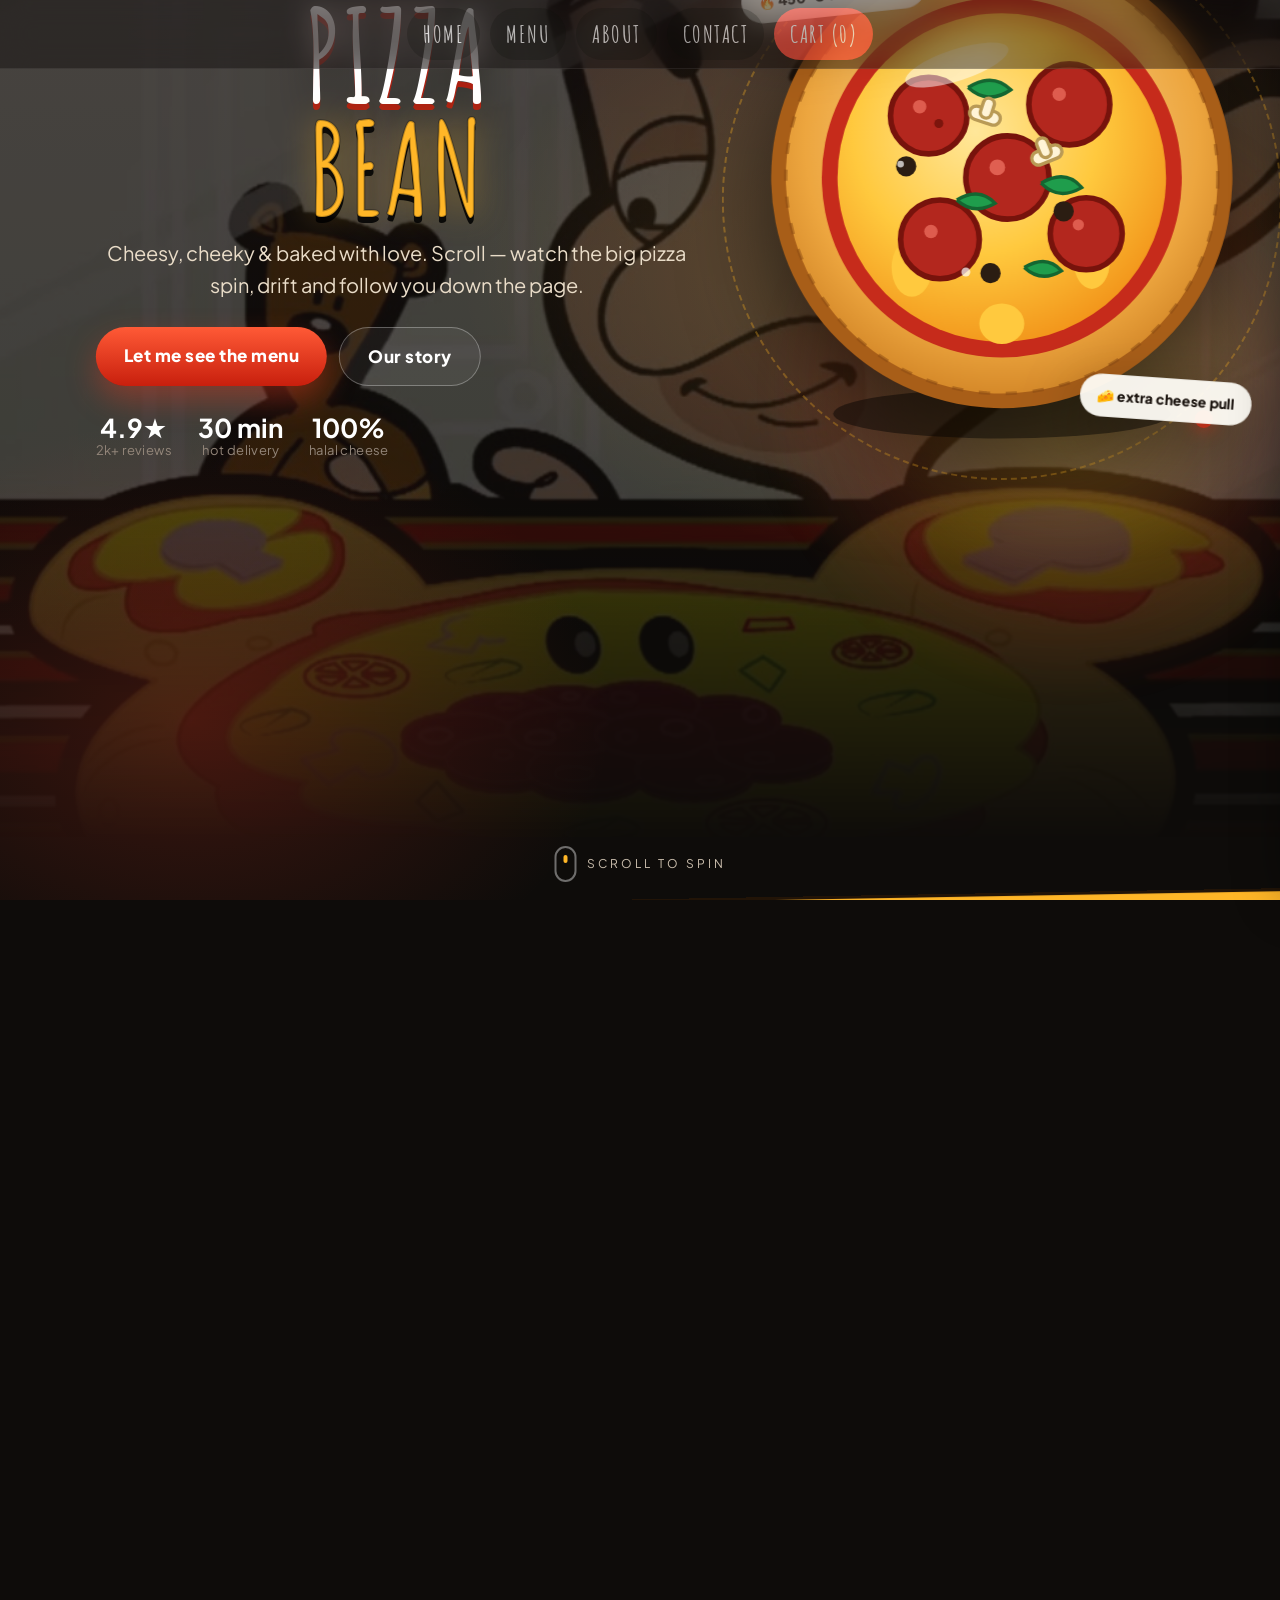
==== index.html @ c9ef2366 "Elevated design: scroll-reactive big pizza hero, follower, marquee, premium sections" ====
<!DOCTYPE html>
<html lang="en">
<head>
<title>PIZZA BEAN</title>
<meta charset="UTF-8">
<meta name="viewport" content="width=device-width, initial-scale=1">
<meta name="description" content="PIZZA BEAN - pizza, pasta and starters. Sample static restaurant website.">
<link rel="icon" href="data:image/svg+xml,<svg xmlns='http://www.w3.org/2000/svg' viewBox='0 0 100 100'><text y='.9em' font-size='90'>🍕</text></svg>">
<link rel="stylesheet" href="https://www.w3schools.com/w3css/4/w3.css">
<link rel="preconnect" href="https://fonts.googleapis.com">
<link rel="preconnect" href="https://fonts.gstatic.com" crossorigin>
<link rel="stylesheet" href="https://fonts.googleapis.com/css?family=Amatic+SC:wght@400;700&family=Plus+Jakarta+Sans:wght@400;500;600;700;800&display=swap">
<link rel="stylesheet" href="Style.css">
</head>

<body>

<div id="scroll-progress"></div>

<!-- Floating pizza that travels + spins as you scroll (decorative, pointer-events none) -->
<div id="scroll-follower" aria-hidden="true">
  <svg viewBox="0 0 400 400" class="follower-svg">
    <defs>
      <radialGradient id="fCheese" cx="40%" cy="35%" r="75%">
        <stop offset="0%" stop-color="#ffe08a"/><stop offset="55%" stop-color="#ffbe3c"/><stop offset="100%" stop-color="#ef8f1a"/>
      </radialGradient>
    </defs>
    <circle cx="200" cy="200" r="188" fill="#d98a2e"/>
    <circle cx="200" cy="200" r="172" fill="#f4b54a"/>
    <circle cx="200" cy="200" r="148" fill="#d6301f"/>
    <circle cx="200" cy="200" r="132" fill="url(#fCheese)"/>
    <g fill="#b3271e" stroke="#7c150d" stroke-width="4">
      <circle cx="150" cy="150" r="28"/><circle cx="250" cy="140" r="30"/><circle cx="260" cy="240" r="27"/><circle cx="150" cy="250" r="29"/><circle cx="200" cy="195" r="30"/>
    </g>
    <g fill="#1f9d4c">
      <ellipse cx="185" cy="130" rx="14" ry="8" transform="rotate(-24 185 130)"/><ellipse cx="235" cy="200" rx="14" ry="8" transform="rotate(30 235 200)"/><ellipse cx="175" cy="215" rx="13" ry="8" transform="rotate(-14 175 215)"/>
    </g>
    <g fill="#fff" opacity=".55"><circle cx="142" cy="142" r="5"/><circle cx="242" cy="132" r="6"/><circle cx="192" cy="187" r="5"/></g>
  </svg>
</div>

<!-- Navbar: centered links on desktop, hamburger on phones -->
<div class="w3-top">
  <div class="w3-bar w3-black w3-opacity w3-hover-opacity-off w3-center w3-hide-small nav-desktop" id="myNavbar">
    <a href="#home" class="w3-bar-item w3-button w3-xlarge">HOME</a>
    <a href="#menu" class="w3-bar-item w3-button w3-xlarge">MENU</a>
    <a href="#about" class="w3-bar-item w3-button w3-xlarge">ABOUT</a>
    <a href="#contact" class="w3-bar-item w3-button w3-xlarge">CONTACT</a>
    <a href="javascript:void(0)" class="w3-bar-item w3-button w3-xlarge w3-red" onclick="openCart()">CART (<span class="cart-count">0</span>)</a>
  </div>
  <div class="w3-bar w3-black w3-hide-large w3-hide-medium" id="myNavbarMobile">
    <a href="#home" class="w3-bar-item w3-button w3-xlarge">PIZZA BEAN</a>
    <a href="javascript:void(0)" class="w3-bar-item w3-button w3-xlarge w3-right" onclick="toggleMobileNav()" aria-label="Open menu">&#9776;</a>
  </div>
  <div id="mobileNav" class="w3-bar-block w3-black w3-hide-large w3-hide-medium nav-mobile-links">
    <a href="#home" class="w3-bar-item w3-button w3-xlarge" onclick="toggleMobileNav()">HOME</a>
    <a href="#menu" class="w3-bar-item w3-button w3-xlarge" onclick="toggleMobileNav()">MENU</a>
    <a href="#about" class="w3-bar-item w3-button w3-xlarge" onclick="toggleMobileNav()">ABOUT</a>
    <a href="#contact" class="w3-bar-item w3-button w3-xlarge" onclick="toggleMobileNav()">CONTACT</a>
    <a href="javascript:void(0)" class="w3-bar-item w3-button w3-xlarge w3-red" onclick="toggleMobileNav();openCart()">CART (<span class="cart-count">0</span>)</a>
  </div>
</div>

<!-- Header -->
<header class="bgimg w3-display-container" id="home">
  <div class="hero-bg" aria-hidden="true"></div>
  <div class="hero-glow" aria-hidden="true"></div>
  <div class="w3-display-middle w3-center hero-inner hero-grid">
    <div class="hero-copy reveal in">
      <span class="eyebrow">🍕 Wood-fired • Mr. Bean approved</span>
      <h1 class="sauce-heading">PIZZA<br><span class="bean-word">BEAN</span></h1>
      <p class="hero-sub">Cheesy, cheeky & baked with love. Scroll — watch the big pizza spin, drift and follow you down the page.</p>
      <p class="hero-cta">
        <a href="#menu" class="btn-primary">Let me see the menu</a>
        <a href="#about" class="btn-ghost">Our story</a>
      </p>
      <div class="hero-stats">
        <div><b>4.9★</b><span>2k+ reviews</span></div>
        <div><b>30 min</b><span>hot delivery</span></div>
        <div><b>100%</b><span>halal cheese</span></div>
      </div>
    </div>
    <div class="hero-pizza-wrap">
      <div class="pizza-orbit" aria-hidden="true"></div>
      <svg id="heroPizza" viewBox="0 0 480 480" role="img" aria-label="Big spinning pizza">
        <defs>
          <radialGradient id="heroCheese" cx="42%" cy="36%" r="72%">
            <stop offset="0%" stop-color="#ffe79a"/><stop offset="52%" stop-color="#ffc93e"/><stop offset="100%" stop-color="#f08c14"/>
          </radialGradient>
          <radialGradient id="crustShade" cx="50%" cy="42%" r="65%">
            <stop offset="0%" stop-color="#ffdf9e"/><stop offset="70%" stop-color="#eda63f"/><stop offset="100%" stop-color="#c97a1e"/>
          </radialGradient>
        </defs>
        <ellipse cx="240" cy="430" rx="150" ry="22" fill="rgba(0,0,0,.45)"/>
        <g id="heroPizzaSpin">
          <circle cx="240" cy="220" r="205" fill="#a85e18"/>
          <circle cx="240" cy="220" r="192" fill="url(#crustShade)"/>
          <circle cx="240" cy="220" r="192" fill="none" stroke="#8a4a12" stroke-width="3" stroke-dasharray="10 14" opacity=".5"/>
          <circle cx="240" cy="220" r="160" fill="#c62b1b"/>
          <circle cx="240" cy="220" r="146" fill="url(#heroCheese)"/>
          <!-- cheese drips -->
          <g fill="#ffc93e">
            <ellipse cx="160" cy="300" rx="18" ry="26"/><ellipse cx="320" cy="295" rx="16" ry="24"/><ellipse cx="240" cy="350" rx="20" ry="18"/>
          </g>
          <!-- pepperoni -->
          <g>
            <g transform="translate(175,165)"><circle r="34" fill="#b3271e" stroke="#77130c" stroke-width="5"/><circle cx="-8" cy="-8" r="6" fill="#e86a5a" opacity=".8"/><circle cx="9" cy="7" r="4" fill="#7c150d"/></g>
            <g transform="translate(300,155)"><circle r="36" fill="#b3271e" stroke="#77130c" stroke-width="5"/><circle cx="-9" cy="-9" r="6" fill="#e86a5a" opacity=".8"/></g>
            <g transform="translate(315,270)"><circle r="32" fill="#b3271e" stroke="#77130c" stroke-width="5"/><circle cx="-7" cy="-8" r="5" fill="#e86a5a" opacity=".8"/></g>
            <g transform="translate(185,275)"><circle r="35" fill="#b3271e" stroke="#77130c" stroke-width="5"/><circle cx="-8" cy="-7" r="6" fill="#e86a5a" opacity=".8"/></g>
            <g transform="translate(245,220)"><circle r="37" fill="#b3271e" stroke="#77130c" stroke-width="5"/><circle cx="-9" cy="-9" r="7" fill="#e86a5a" opacity=".85"/></g>
          </g>
          <!-- basil -->
          <g fill="#1f9d4c" stroke="#146631" stroke-width="3">
            <path d="M210 140 q22 -14 38 2 q-20 14 -38 -2"/><path d="M275 225 q22 -13 36 4 q-21 12 -36 -4"/><path d="M200 240 q20 -12 34 3 q-19 11 -34 -3"/><path d="M260 300 q20 -12 33 3 q-18 11 -33 -3"/>
          </g>
          <!-- mushrooms + olives -->
          <g fill="#fff4d6" stroke="#b99a55" stroke-width="3">
            <g transform="translate(225,165) rotate(18)"><rect x="-14" y="-6" width="28" height="12" rx="6"/><rect x="-5" y="-16" width="10" height="18" rx="5"/></g>
            <g transform="translate(280,200) rotate(-22)"><rect x="-14" y="-6" width="28" height="12" rx="6"/><rect x="-5" y="-16" width="10" height="18" rx="5"/></g>
          </g>
          <g fill="#2b1d12"><circle cx="155" cy="210" r="9"/><circle cx="295" cy="250" r="9"/><circle cx="230" cy="305" r="9"/><circle cx="208" cy="304" r="4" fill="#fff" opacity=".7"/><circle cx="150" cy="208" r="3" fill="#fff" opacity=".7"/></g>
          <g fill="#fff" opacity=".5"><ellipse cx="200" cy="120" rx="48" ry="14" transform="rotate(-18 200 120)"/></g>
        </g>
      </svg>
      <div class="pizza-badge badge-top">🔥 450°C wood-fired</div>
      <div class="pizza-badge badge-bottom">🧀 extra cheese pull</div>
    </div>
  </div>
  <div class="scroll-hint" aria-hidden="true"><span></span>scroll to spin</div>
</header>

<div class="marquee" aria-hidden="true">
  <div class="marquee-track">
    <span>HOT & FRESH 🍕 WOOD-FIRED 🍕 MR. BEAN APPROVED 🍕 CHEESE PULL 🍕 HOT & FRESH 🍕 WOOD-FIRED 🍕 MR. BEAN APPROVED 🍕 CHEESE PULL 🍕&nbsp;</span>
    <span>HOT & FRESH 🍕 WOOD-FIRED 🍕 MR. BEAN APPROVED 🍕 CHEESE PULL 🍕 HOT & FRESH 🍕 WOOD-FIRED 🍕 MR. BEAN APPROVED 🍕 CHEESE PULL 🍕&nbsp;</span>
  </div>
</div>

<!-- Menu Section (rendered from MENU_DATA below - clients edit data, not HTML) -->
<div class="w3-container w3-black w3-padding-64 w3-xxlarge section-shell" id="menu">
  <div class="w3-content">
    <p class="eyebrow eyebrow-center reveal">— the menu —</p>
    <h1 class="w3-center w3-jumbo section-title reveal" style="margin-bottom:16px">Baked to crave</h1>
    <p class="section-sub w3-center reveal" style="margin-bottom:48px">Hand-stretched dough, rich tomato, loads of cheese. Pick your craving.</p>
    <div class="w3-row w3-center w3-border w3-border-dark-grey">
      <a href="javascript:void(0)" onclick="openMenu(event, 'Pizza');" id="myLink">
        <div class="w3-col s4 tablink w3-padding-large">Pizza</div>
      </a>
      <a href="javascript:void(0)" onclick="openMenu(event, 'Pasta');">
        <div class="w3-col s4 tablink w3-padding-large">Pasta</div>
      </a>
      <a href="javascript:void(0)" onclick="openMenu(event, 'Starter');">
        <div class="w3-col s4 tablink w3-padding-large">Starters</div>
      </a>
    </div>

    <div id="Pizza" class="w3-container menu w3-padding-32 w3-white"></div>
    <div id="Pasta" class="w3-container menu w3-padding-32 w3-white"></div>
    <div id="Starter" class="w3-container menu w3-padding-32 w3-white"></div>
    <br>
  </div>
</div>

<!-- About Section -->
<div class="w3-container w3-padding-64 w3-red w3-xlarge section-shell about-shell" id="about">
  <div class="w3-content about-grid">
    <div class="reveal">
      <p class="eyebrow">— our story —</p>
      <h1 class="section-title" style="margin-bottom:24px; text-align:left">About</h1>
      <p>The Pizza Restaurant was founded by <strong>Mr. Bean himself</strong>, who wanted to bring the world of pizza and pasta to life with a touch of humor and heart. The restaurant's atmosphere reflects Mr. Bean's quirky yet warm personality, making every visit a delightful experience.</p>
      <p><strong>The Chef?</strong> Mr. Bean himself! A culinary genius with a sense of humor, always adding a bit of fun to the kitchen.</p>
      <p>We are proud of our interiors and the cozy vibe that Mr. Bean brings to our kitchen and dining experience.</p>
      <h1><b>Opening Hours</b></h1>
      <div class="w3-row hours-grid">
        <div class="w3-col s6">
          <p>Mon &amp; Tue CLOSED</p>
          <p>Wednesday 10:00 - 24:00</p>
          <p>Thursday 10:00 - 24:00</p>
        </div>
        <div class="w3-col s6">
          <p>Friday 10:00 - 24:00</p>
          <p>Saturday 10:00 - 23:00</p>
          <p>Sunday Closed</p>
        </div>
      </div>
    </div>
    <div class="about-visual reveal">
      <img src="Menu.jpg" class="chef-img" alt="Chef">
      <p class="w3-center"><img src="header.png" class="logo-card" alt="Pizza Bean logo"></p>
      <div class="about-badge">👨‍🍳 Bean's kitchen since 1990</div>
    </div>
  </div>
</div>

<!-- Contact Section -->
<div class="w3-container w3-padding-64 w3-blue-grey w3-xlarge section-shell contact-shell" id="contact">
  <div class="w3-content contact-grid">
    <div class="reveal">
      <p class="eyebrow">— find us —</p>
      <h1 class="section-title" style="margin-bottom:24px; text-align:left">Contact</h1>
      <p>Find us at <span id="address-text">123 Demo Street, Sample City</span> or call us at <a id="phone-link" href="tel:+15550100"><span id="phone-text">+1 555-0100</span></a></p>
      <p><span class="w3-tag contact-tag">FYI!</span> We offer full-service catering for any event, large or small.</p>
    </div>
    <div class="contact-card reveal">
    <!-- Static-site demo form: no backend. Shows a booking summary on the page,
         then the visitor taps SEND to open their email app (or just calls us).
         To collect messages without a backend, POST to Formspree/Google Form
         (see comment in script). -->
    <form id="booking-form">
      <p><input class="w3-input w3-padding-16 w3-border" type="text" placeholder="Name" required name="Name" id="f-name"></p>
      <p><input class="w3-input w3-padding-16 w3-border" type="number" placeholder="How many people" required name="People" id="f-people" min="1"></p>
      <p><input class="w3-input w3-padding-16 w3-border" type="datetime-local" required name="date" id="f-date" value="2026-11-16T20:00"></p>
      <p><input class="w3-input w3-padding-16 w3-border" type="text" placeholder="Message / Special requirements" required name="Message" id="f-msg"></p>
      <p><button class="w3-button w3-light-grey w3-block" type="submit">SEND MESSAGE</button></p>
    </form>
    <div id="booking-result" class="w3-white w3-padding-32 w3-round-large w3-text-black w3-large" style="display:none">
      <h2>Booking request ready</h2>
      <p id="booking-summary"></p>
      <p><a id="booking-mailto" class="w3-button w3-green w3-block" href="#">OPEN EMAIL APP TO SEND</a></p>
      <p class="w3-medium">No email app? Just call us: <a id="booking-tel" href="tel:+15550100">+1 555-0100</a></p>
    </div>
    </div>
  </div>
</div>

<!-- Cart drawer -->
<div id="toast"></div>
<div id="cart-overlay" onclick="closeCart()"></div>
<aside id="cart-drawer" aria-label="Shopping cart">
  <div class="cart-head">
    <h2>Your Cart</h2>
    <button class="cart-close" onclick="closeCart()" aria-label="Close cart">&times;</button>
  </div>
  <div id="cart-items"></div>
  <div id="cart-foot">
    <div id="cart-total"></div>
    <form id="checkout-form">
      <p><input class="w3-input w3-border" type="text" placeholder="Your name" required id="co-name"></p>
      <p><input class="w3-input w3-border" type="tel" placeholder="Phone number" required id="co-phone"></p>
      <p><button class="w3-button w3-red w3-block" type="submit">PLACE ORDER</button></p>
    </form>
  </div>
  <div id="order-done" style="display:none">
    <h3>Order received</h3>
    <p id="order-status" class="w3-medium"></p>
    <p id="order-summary"></p>
    <p id="order-mailto-row"><a id="order-mailto" class="w3-button w3-green w3-block" href="#">SEND ORDER VIA EMAIL</a></p>
    <p class="w3-medium">Or call us: <a id="order-tel" href="tel:+15550100">+1 555-0100</a></p>
    <p><button class="w3-button w3-light-grey w3-block" onclick="closeCart()">BACK TO MENU</button></p>
  </div>
</aside>

<!-- Footer -->
<footer class="w3-center w3-black w3-padding-48">
  <div class="w3-row-padding w3-large">
    <div class="w3-third w3-margin-bottom">
      <h3>PIZZA BEAN</h3>
      <p class="w3-medium">Baked with fun and love.</p>
      <p><a href="#menu" class="w3-button w3-red">See the menu</a></p>
    </div>
    <div class="w3-third w3-margin-bottom">
      <h3>Opening Hours</h3>
      <p class="w3-medium">Wed – Sat 10:00 - 24:00<br>Mon, Tue &amp; Sun Closed</p>
    </div>
    <div class="w3-third w3-margin-bottom">
      <h3>Find Us</h3>
      <p class="w3-medium"><span id="address-text-2">123 Demo Street, Sample City</span><br><a id="phone-link-2" href="tel:+15550100">+1 555-0100</a></p>
    </div>
  </div>
  <p class="w3-large">Powered by <a title="PIZZA BEAN" target="_blank" class="w3-hover-text-green">PIZZA BEAN</a></p>
</footer>

<script>
/* ============ CLIENT CONFIG: edit these lines per client ============ */
const SITE_CONFIG = {
  email: "demo@example.com", // sample inbox - replace with the client's real email
  phone: "+1 555-0100", // sample number (555-01xx is never a real line) - replace per client
  address: "123 Demo Street, Sample City", // sample address - replace per client
  restaurant: "PIZZA BEAN",
  // BACKEND (optional): paste your order API endpoint to take orders online,
  // e.g. "https://xyz.supabase.co/rest/v1/orders". Leave "" for email-only demo.
  orderApi: "",
  orderApiKey: "" // e.g. Supabase anon key (sent as `apikey` header). Leave "" if none.
};

/* ============ MENU DATA: clients edit items here, not HTML ============ */
const MENU_DATA = {
  Pizza: [
    { name: "Margherita", price: "₹199", desc: "Tomato sauce, mozzarella, and basil" },
    { name: "Cheese Feast", price: "₹299", desc: "Mozzarella, cheddar, parmesan, and more cheese!" },
    { name: "Chicken Tikka", price: "₹399", desc: "Chicken tikka, mozzarella, onions, peppers" },
    { name: "Pineapple Paradise", price: "₹349", desc: "Mozzarella, pineapple, ham, and basil" },
    { name: "Spicy Inferno", price: "₹499", desc: "Pepperoni, jalapeños, hot chili flakes, mozzarella", tag: "Hot!", tagClass: "w3-red" },
    { name: "Veggie Supreme", price: "₹399", desc: "Peppers, mushrooms, onions, and olives", tag: "New", tagClass: "w3-grey" }
  ],
  Pasta: [
    { name: "Lasagna", price: "₹299", desc: "Lasagna sheets, cheese, tomato sauce, and ground beef", tag: "Popular", tagClass: "w3-grey" },
    { name: "Spaghetti Aglio Olio", price: "₹249", desc: "Spaghetti, garlic, olive oil, chili flakes" },
    { name: "Fettuccine Alfredo", price: "₹349", desc: "Fettuccine pasta with creamy Alfredo sauce" },
    { name: "Penne Arrabbiata", price: "₹299", desc: "Penne pasta in spicy tomato sauce" }
  ],
  Starter: [
    { name: "Soup of the Day", price: "₹99", desc: "Ask the waiter for today's soup special", tag: "Seasonal", tagClass: "w3-grey" },
    { name: "Bruschetta", price: "₹149", desc: "Bread with pesto, tomatoes, garlic, and onion" },
    { name: "Garlic Bread", price: "₹149", desc: "Garlic butter grilled bread" },
    { name: "Fried Mozzarella", price: "₹199", desc: "Golden-fried mozzarella served with marinara sauce" }
  ]
};

function renderMenu() {
  Object.keys(MENU_DATA).forEach(function (cat) {
    const box = document.getElementById(cat);
    if (!box) return;
    box.innerHTML = MENU_DATA[cat].map(function (item, i, arr) {
      let html = '<div class="menu-item"><h1 class="menu-item-head"><span class="menu-item-name"><b>' + item.name + "</b> ";
      if (item.tag) html += '<span class="w3-tag ' + (item.tagClass || "w3-grey") + ' w3-round">' + item.tag + "</span>";
      html += '</span><span class="w3-tag w3-dark-grey w3-round price">' + item.price + "</span></h1>";
      html += '<p class="w3-text-grey">' + item.desc + "</p>";
      html += '<p class="add-row" id="addbox-' + cat + '-' + i + '"></p>';
      html += "</div>";
      if (i < arr.length - 1) html += "<hr>";
      return html;
    }).join("");
    syncMenuButtons();
  });
}

function toggleMobileNav() {
  document.getElementById("mobileNav").classList.toggle("w3-show");
}

function openMenu(evt, menuName) {
  const x = document.getElementsByClassName("menu");
  for (let i = 0; i < x.length; i++) x[i].style.display = "none";
  const tablinks = document.getElementsByClassName("tablink");
  for (let i = 0; i < tablinks.length; i++) {
    tablinks[i].className = tablinks[i].className.replace(" w3-red", "");
  }
  document.getElementById(menuName).style.display = "block";
  evt.currentTarget.className += " w3-red";
}

/* Static contact demo: shows a booking summary on the page first, so the
   sample feels complete with zero backend. The visitor then taps a button
   to send via their email app (or just calls - no forced redirect).
   UPGRADE PATH (when a client pays for message collection): point the form at
   Formspree, e.g. fetch("https://formspree.io/f/YOUR_ID", {method:"POST", ...}). */
function handleBooking(e) {
  e.preventDefault();
  const name = document.getElementById("f-name").value;
  const people = document.getElementById("f-people").value;
  const date = document.getElementById("f-date").value;
  const msg = document.getElementById("f-msg").value;
  const subject = encodeURIComponent("Table booking - " + SITE_CONFIG.restaurant);
  const body = encodeURIComponent("Name: " + name + "\nPeople: " + people + "\nDate: " + date + "\nMessage: " + msg);
  document.getElementById("booking-mailto").href = "mailto:" + SITE_CONFIG.email + "?subject=" + subject + "&body=" + body;
  document.getElementById("booking-summary").textContent =
    "Name: " + name + " | People: " + people + " | Date: " + date + " | Message: " + msg;
  const card = document.getElementById("booking-result");
  card.style.display = "block";
  card.scrollIntoView({ behavior: "smooth", block: "center" });
}

function applyConfig() {
  document.getElementById("phone-text").textContent = SITE_CONFIG.phone;
  document.getElementById("phone-link").href = "tel:" + SITE_CONFIG.phone.replace(/\s/g, "");
  document.getElementById("address-text").textContent = SITE_CONFIG.address;
  document.getElementById("address-text-2").textContent = SITE_CONFIG.address;
  const tel2 = document.getElementById("phone-link-2");
  tel2.textContent = SITE_CONFIG.phone;
  tel2.href = "tel:" + SITE_CONFIG.phone.replace(/\s/g, "");
  const btel = document.getElementById("booking-tel");
  btel.textContent = SITE_CONFIG.phone;
  btel.href = "tel:" + SITE_CONFIG.phone.replace(/\s/g, "");
}

/* ============ CART (static demo, saved in this browser) ============ */
let CART = {};
try { CART = JSON.parse(localStorage.getItem("pb_cart") || "{}"); } catch (err) { CART = {}; }

function saveCart() {
  try { localStorage.setItem("pb_cart", JSON.stringify(CART)); } catch (err) {}
}
function parsePrice(p) {
  return parseInt(String(p).replace(/[^0-9]/g, ""), 10) || 0;
}
function cartCount() {
  return Object.keys(CART).reduce(function (n, k) { return n + CART[k].qty; }, 0);
}
function cartTotal() {
  return Object.keys(CART).reduce(function (n, k) { return n + CART[k].qty * parsePrice(CART[k].price); }, 0);
}
/* +/- stepper shown right on the dish once it is in the cart */
function menuDelta(cat, i, d) {
  const item = MENU_DATA[cat] && MENU_DATA[cat][i];
  if (!item) return;
  const key = item.name;
  if (d > 0 && !CART[key]) CART[key] = { price: item.price, qty: 0 };
  if (!CART[key]) return;
  CART[key].qty += d;
  if (CART[key].qty <= 0) delete CART[key];
  else if (d > 0) showToast(item.name + " added to cart");
  saveCart();
  renderCart();
  bumpBadge();
}
function syncMenuButtons() {
  Object.keys(MENU_DATA).forEach(function (cat) {
    MENU_DATA[cat].forEach(function (item, i) {
      const slot = document.getElementById("addbox-" + cat + "-" + i);
      if (!slot) return;
      const qty = CART[item.name] ? CART[item.name].qty : 0;
      if (qty > 0) {
        slot.innerHTML = '<span class="menu-stepper">' +
          '<button onclick="menuDelta(\'' + cat + '\',' + i + ',-1)" aria-label="Remove one">-</button>' +
          '<b>' + qty + ' in cart</b>' +
          '<button onclick="menuDelta(\'' + cat + '\',' + i + ',1)" aria-label="Add one">+</button>' +
        '</span>';
      } else {
        slot.innerHTML = '<button class="w3-button w3-red add-btn" onclick="menuDelta(\'' + cat + '\',' + i + ',1)">ADD +</button>';
      }
    });
  });
}
let toastTimer = null;
function showToast(msg) {
  const t = document.getElementById("toast");
  t.textContent = msg;
  t.classList.add("show");
  if (toastTimer) clearTimeout(toastTimer);
  toastTimer = setTimeout(function () { t.classList.remove("show"); }, 1800);
}
function bumpBadge() {
  const badges = document.getElementsByClassName("cart-count");
  for (let i = 0; i < badges.length; i++) {
    badges[i].classList.remove("bump");
    void badges[i].offsetWidth;
    badges[i].classList.add("bump");
  }
}
function changeQty(key, d) {
  if (!CART[key]) return;
  CART[key].qty += d;
  if (CART[key].qty <= 0) delete CART[key];
  saveCart();
  renderCart();
}
function renderCart() {
  const box = document.getElementById("cart-items");
  const keys = Object.keys(CART);
  const counts = document.getElementsByClassName("cart-count");
  for (let i = 0; i < counts.length; i++) counts[i].textContent = cartCount();
  syncMenuButtons();
  if (!keys.length) {
    box.innerHTML = '<p class="w3-text-grey">Your cart is empty. Add something tasty from the menu.</p>';
    document.getElementById("cart-foot").style.display = "none";
  } else {
    box.innerHTML = keys.map(function (k) {
      const it = CART[k];
      const line = it.qty * parsePrice(it.price);
      return '<div class="cart-item">' +
        '<div class="cart-item-name"><b>' + k + '</b><br><span class="w3-text-grey">' + it.price + ' each</span></div>' +
        '<div class="cart-qty">' +
          '<button onclick="changeQty(\'' + k.replace(/'/g, "\\'") + '\',-1)" aria-label="Decrease">-</button>' +
          '<span>' + it.qty + '</span>' +
          '<button onclick="changeQty(\'' + k.replace(/'/g, "\\'") + '\',1)" aria-label="Increase">+</button>' +
        '</div>' +
        '<div class="cart-line">₹' + line + '</div>' +
      '</div>';
    }).join("");
    document.getElementById("cart-foot").style.display = "block";
  }
  document.getElementById("cart-total").textContent = "Total: ₹" + cartTotal() + " (" + cartCount() + " items)";
  document.getElementById("order-done").style.display = "none";
}
function openCart() {
  renderCart();
  document.getElementById("cart-drawer").classList.add("open");
  document.getElementById("cart-overlay").classList.add("show");
}
function closeCart() {
  document.getElementById("cart-drawer").classList.remove("open");
  document.getElementById("cart-overlay").classList.remove("show");
}
/* ============ ORDER API LAYER (backend-ready, email fallback) ============
   If SITE_CONFIG.orderApi is set, orders POST as JSON and the email button
   hides (order already reached the kitchen). If unset - or the POST fails -
   the sample falls back to the email flow, so the demo never looks broken.
   Expected contract: POST JSON, any 2xx = accepted. See README for payload. */
function submitOrderToBackend(payload) {
  if (!SITE_CONFIG.orderApi) return Promise.resolve(false);
  const headers = { "Content-Type": "application/json" };
  if (SITE_CONFIG.orderApiKey) {
    headers["apikey"] = SITE_CONFIG.orderApiKey;
    headers["Authorization"] = "Bearer " + SITE_CONFIG.orderApiKey;
  }
  return fetch(SITE_CONFIG.orderApi, {
    method: "POST",
    headers: headers,
    body: JSON.stringify(payload)
  }).then(function (res) {
    return res.ok;
  }).catch(function () {
    return false;
  });
}
function showOrderConfirmation(payload, linesText, sentOnline) {
  const subject = "New order - " + SITE_CONFIG.restaurant;
  const body = "New order - " + SITE_CONFIG.restaurant +
    "\nName: " + payload.customer.name + "\nPhone: " + payload.customer.phone +
    "\n" + linesText + "\nTotal: ₹" + payload.total;
  document.getElementById("order-mailto").href =
    "mailto:" + SITE_CONFIG.email + "?subject=" + encodeURIComponent(subject) + "&body=" + encodeURIComponent(body);
  document.getElementById("order-mailto-row").style.display = sentOnline ? "none" : "block";
  document.getElementById("order-status").textContent = sentOnline
    ? "Sent to the kitchen. We will call you to confirm."
    : "Online ordering is not connected for this demo - send the order via email below, or call us.";
  const otel = document.getElementById("order-tel");
  otel.textContent = SITE_CONFIG.phone;
  otel.href = "tel:" + SITE_CONFIG.phone.replace(/\s/g, "");
  document.getElementById("order-summary").textContent = linesText + " | Total: ₹" + payload.total;
  document.getElementById("order-done").style.display = "block";
  document.getElementById("checkout-form").reset();
}
function placeOrder(e) {
  e.preventDefault();
  const keys = Object.keys(CART);
  if (!keys.length) return;
  const name = document.getElementById("co-name").value;
  const phone = document.getElementById("co-phone").value;
  const items = keys.map(function (k) {
    const unit = parsePrice(CART[k].price);
    return { name: k, qty: CART[k].qty, unitPrice: unit, lineTotal: CART[k].qty * unit };
  });
  const payload = {
    restaurant: SITE_CONFIG.restaurant,
    customer: { name: name, phone: phone },
    items: items,
    total: cartTotal(),
    createdAt: new Date().toISOString()
  };
  const linesText = items.map(function (it) {
    return it.qty + "x " + it.name + " - ₹" + it.lineTotal;
  }).join(" | ");
  const btn = e.target.querySelector('button[type="submit"]');
  const oldLabel = btn.textContent;
  btn.textContent = "SENDING...";
  btn.disabled = true;
  submitOrderToBackend(payload).then(function (sentOnline) {
    btn.textContent = oldLabel;
    btn.disabled = false;
    CART = {};
    saveCart();
    renderCart();
    showOrderConfirmation(payload, linesText, sentOnline);
  });
}
document.getElementById("checkout-form").addEventListener("submit", placeOrder);
document.addEventListener("keydown", function (e) { if (e.key === "Escape") closeCart(); });

/* ============ SCROLL PIZZA + ELEVATED MOTION (no backend, pure delight) ============ */
(function () {
  const heroPizza = document.getElementById("heroPizza");
  const heroSpin = document.getElementById("heroPizzaSpin");
  const follower = document.getElementById("scroll-follower");
  const progress = document.getElementById("scroll-progress");
  const nav = document.getElementById("myNavbar");
  let mx = 0, my = 0, tx = 0, ty = 0;

  document.addEventListener("mousemove", function (e) {
    tx = (e.clientX / window.innerWidth - 0.5) * 22;
    ty = (e.clientY / window.innerHeight - 0.5) * 22;
  });

  function onScroll() {
    const y = window.scrollY || 0;
    const h = document.documentElement.scrollHeight - window.innerHeight;
    if (progress) progress.style.transform = "scaleX(" + (h > 0 ? y / h : 0) + ")";
    if (nav) nav.classList.toggle("scrolled", y > 30);

    // HERO: drift up + spin + shrink as you leave hero
    if (heroPizza) {
      const rot = y * 0.18;
      const drift = Math.min(y * 0.28, 420);
      const scale = Math.max(0.72, 1 - y / 2600);
      mx += (tx - mx) * 0.08;
      my += (ty - my) * 0.08;
      heroPizza.style.transform = "translateY(" + (-drift * 0.35) + "px) translateX(" + (mx * 0.6) + "px) scale(" + scale + ")";
      if (heroSpin) heroSpin.setAttribute("transform", "rotate(" + rot + " 240 220)");
    }
    // FOLLOWER: appears after hero, travels down the page and keeps spinning
    if (follower) {
      const showAt = window.innerHeight * 0.7;
      const opacity = y > showAt ? Math.min(1, (y - showAt) / 300) * 0.95 : 0;
      const fRot = 20 + y * 0.12;
      const fY = Math.sin(y * 0.002) * 26 + (y - showAt) * 0.06;
      const fX = Math.cos(y * 0.0015) * 18;
      follower.style.opacity = opacity.toFixed(2);
      follower.style.transform = "translate(" + fX + "px," + fY + "px) rotate(" + fRot + "deg)";
    }
    requestAnimationFrameIdle();
  }
  let ticking = false;
  function requestAnimationFrameIdle() {
    // smooth mouse-follow even between scrolls
    if (!ticking) {
      ticking = true;
      requestAnimationFrame(function () {
        // tiny idle float applied via CSS animation; just ease mouse here
        ticking = false;
      });
    }
  }
  let raf = null;
  function loop() {
    mx += (tx - mx) * 0.06;
    my += (ty - my) * 0.06;
    raf = requestAnimationFrame(loop);
  }
  window.addEventListener("scroll", onScroll, { passive: true });
  loop();
  onScroll();

  // Reveal on scroll
  const io = new IntersectionObserver(function (entries) {
    entries.forEach(function (en) {
      if (en.isIntersecting) { en.target.classList.add("in"); io.unobserve(en.target); }
    });
  }, { threshold: 0.12 });
  document.querySelectorAll(".reveal").forEach(function (el) { io.observe(el); });
})();

applyConfig();
document.getElementById("booking-form").addEventListener("submit", handleBooking);
renderMenu();
renderCart();
document.getElementById("myLink").click();
</script>

</body>
</html>
---- Style.css ----
/* PIZZA BEAN — elevated design system */
:root{
  --bg:#0e0c0a;
  --bg2:#171210;
  --cream:#fff7ea;
  --card:#fffdf7;
  --ink:#1c1510;
  --muted:#93867a;
  --red:#e63b21;
  --red-dark:#b81e0e;
  --cheese:#ffb627;
  --basil:#1f9d4c;
  --line:rgba(255,255,255,.12);
  --shadow:0 20px 60px rgba(0,0,0,.35);
  --radius:22px;
}
html{scroll-behavior:smooth}
#home,#menu,#about,#contact{scroll-margin-top:64px}
body,html{height:100%;margin:0;background:var(--bg)}
body{
  font-family:"Plus Jakarta Sans",system-ui,-apple-system,"Segoe UI",Roboto,Arial,sans-serif;
  color:var(--cream);
  overflow-x:hidden;
}
h1,h2,h3,.sauce-heading,.section-title{font-family:"Amatic SC",cursive}
img{max-width:100%}

/* ---------- progress + follower ---------- */
#scroll-progress{
  position:fixed;top:0;left:0;right:0;height:4px;z-index:1200;
  background:linear-gradient(90deg,var(--cheese),var(--red));
  transform-origin:0 50%;transform:scaleX(0);
}
#scroll-follower{
  position:fixed;right:-70px;top:22vh;width:min(380px,42vw);
  z-index:1;opacity:0;pointer-events:none;
  filter:drop-shadow(0 24px 40px rgba(0,0,0,.45)) saturate(1.1);
  will-change:transform,opacity;
}
#scroll-follower svg{width:100%;height:auto;display:block}

/* ---------- nav ---------- */
.w3-top{z-index:1100}
.nav-desktop{
  display:flex;justify-content:center;align-items:center;gap:6px;
  background:rgba(14,12,10,.72)!important;
  backdrop-filter:blur(14px);-webkit-backdrop-filter:blur(14px);
  border-bottom:1px solid var(--line);
  padding:8px 12px!important;
  transition:box-shadow .25s ease,background .25s ease;
}
.nav-desktop.scrolled{background:rgba(14,12,10,.92)!important;box-shadow:0 10px 30px rgba(0,0,0,.4)}
.nav-desktop .w3-bar-item{
  border-radius:999px;font-family:"Amatic SC",cursive;font-weight:700;
  letter-spacing:1.5px;margin:0 2px;
}
#myNavbarMobile{
  background:rgba(14,12,10,.85)!important;
  backdrop-filter:blur(14px);
  border-bottom:1px solid var(--line);
}
.nav-mobile-links{background:rgba(14,12,10,.96)!important;border-bottom:1px solid var(--line)}
.nav-mobile-links.w3-show{display:block}
.w3-bar-item.w3-button:hover{background:var(--red)!important;color:#fff!important}

/* ---------- hero ---------- */
.bgimg{
  background:none!important;
  min-height:100svh;
  display:flex;align-items:center;justify-content:center;
  position:relative;overflow:hidden;
  background:radial-gradient(900px 500px at 78% 30%,rgba(255,182,39,.22),transparent 60%),
             radial-gradient(700px 500px at 15% 80%,rgba(230,59,33,.22),transparent 60%),
             linear-gradient(180deg,#1a1310 0%,#0e0c0a 70%)!important;
  padding:110px 0 70px;
}
.hero-bg{
  position:absolute;inset:0;
  background-image:url('homescreen.png');
  background-size:cover;background-position:center 20%;
  opacity:.22;filter:saturate(1.1) contrast(1.05);
  mask-image:linear-gradient(180deg,#000 55%,transparent 92%);
  -webkit-mask-image:linear-gradient(180deg,#000 55%,transparent 92%);
  transform:scale(1.04);
}
.hero-glow{
  position:absolute;width:640px;height:640px;right:-110px;top:8%;
  background:radial-gradient(circle,rgba(255,182,39,.32),rgba(230,59,33,.12) 45%,transparent 68%);
  filter:blur(10px);pointer-events:none;
}
.hero-inner{position:relative;width:min(1200px,93vw);z-index:2}
.hero-grid{
  display:grid;grid-template-columns:1.05fr .95fr;gap:32px;align-items:center;text-align:left;
}
.hero-copy .eyebrow,.eyebrow{
  display:inline-block;font-size:13px;font-weight:800;letter-spacing:2.5px;text-transform:uppercase;
  color:#ffd98a;background:rgba(255,182,39,.12);border:1px solid rgba(255,182,39,.35);
  padding:8px 14px;border-radius:999px;margin-bottom:18px;
}
.eyebrow-center{display:table;margin:0 auto 14px}
.sauce-heading{
  color:#fff;font-size:clamp(4rem,11vw,8.5rem);line-height:.88;margin:0 0 14px;
  font-weight:700;letter-spacing:1px;
  text-shadow:0 6px 0 rgba(184,30,14,.9),0 18px 40px rgba(0,0,0,.55);
  animation:none;position:relative;
}
.sauce-heading .bean-word{
  color:var(--cheese);
  -webkit-text-stroke:2px rgba(0,0,0,.25);
  text-shadow:0 6px 0 rgba(0,0,0,.85),0 0 32px rgba(255,182,39,.45);
}
.hero-sub{
  font-size:clamp(16px,2.2vw,20px);line-height:1.6;color:#e9dcc8;max-width:46ch;margin:0 0 26px;
}
.hero-cta{display:flex;gap:12px;flex-wrap:wrap;margin:0 0 28px}
.btn-primary,.btn-ghost{
  display:inline-block;text-decoration:none;font-weight:800;letter-spacing:.5px;
  padding:16px 28px;border-radius:999px;font-size:17px;transition:transform .18s ease,box-shadow .18s ease;
}
.btn-primary{background:linear-gradient(180deg,#ff5a36,#c81f0d);color:#fff;box-shadow:0 14px 30px rgba(230,59,33,.4)}
.btn-primary:hover{transform:translateY(-2px) scale(1.02)}
.btn-ghost{border:1.5px solid rgba(255,255,255,.3);color:#fff;background:rgba(255,255,255,.06)}
.btn-ghost:hover{background:rgba(255,255,255,.14)}
.hero-stats{display:flex;gap:26px;flex-wrap:wrap}
.hero-stats div{display:grid;line-height:1.1}
.hero-stats b{font-size:26px;color:#fff}
.hero-stats span{font-size:13px;color:var(--muted);letter-spacing:.4px}

/* pizza */
.hero-pizza-wrap{position:relative;display:grid;place-items:center;min-height:380px}
.pizza-orbit{
  position:absolute;width:min(560px,88vw);aspect-ratio:1;border-radius:50%;
  border:2px dashed rgba(255,182,39,.35);
  animation:orbitSpin 26s linear infinite;
}
.pizza-orbit::before,.pizza-orbit::after{
  content:"";position:absolute;width:18px;height:18px;border-radius:50%;
  background:var(--cheese);box-shadow:0 0 18px var(--cheese);
}
.pizza-orbit::before{top:6%;left:16%}.pizza-orbit::after{bottom:9%;right:12%;background:var(--red);box-shadow:0 0 18px var(--red)}
@keyframes orbitSpin{to{transform:rotate(360deg)}}
#heroPizza{
  width:min(540px,86vw);height:auto;position:relative;z-index:2;
  filter:drop-shadow(0 34px 44px rgba(0,0,0,.55));
  animation:floaty 4.5s ease-in-out infinite;
  will-change:transform;
}
@keyframes floaty{0%,100%{margin-top:0}50%{margin-top:-14px}}
.pizza-badge{
  position:absolute;z-index:3;background:rgba(255,253,247,.94);color:#1c1510;
  font-weight:800;font-size:14px;padding:10px 16px;border-radius:999px;box-shadow:var(--shadow);
  border:1px solid rgba(0,0,0,.06);white-space:nowrap;
}
.badge-top{top:8%;left:2%;transform:rotate(-6deg)}
.badge-bottom{bottom:9%;right:4%;transform:rotate(4deg)}
.scroll-hint{
  position:absolute;bottom:18px;left:50%;transform:translateX(-50%);
  display:flex;align-items:center;gap:10px;font-size:12px;letter-spacing:3px;text-transform:uppercase;color:#cbbfae;
}
.scroll-hint span{width:22px;height:36px;border:2px solid rgba(255,255,255,.4);border-radius:12px;display:inline-block;position:relative}
.scroll-hint span::after{content:"";position:absolute;left:50%;top:7px;width:4px;height:8px;margin-left:-2px;border-radius:4px;background:var(--cheese);animation:wheel 1.6s ease infinite}
@keyframes wheel{0%{transform:translateY(0);opacity:1}100%{transform:translateY(12px);opacity:0}}

/* marquee */
.marquee{background:var(--cheese);color:#221407;overflow:hidden;border-block:3px solid #221407;transform:rotate(-1deg) scale(1.02);position:relative;z-index:3}
.marquee-track{display:flex;white-space:nowrap;font-family:"Amatic SC",cursive;font-weight:700;font-size:28px;letter-spacing:1px;padding:8px 0;animation:marquee 18s linear infinite}
@keyframes marquee{to{transform:translateX(-50%)}}

/* ---------- sections ---------- */
.section-shell{position:relative;z-index:2}
.section-title{font-size:clamp(48px,7vw,84px)!important;line-height:.95;margin:0;letter-spacing:1px}
.section-sub{color:#cbbfae;font-size:18px!important}

/* menu */
#menu{background:radial-gradient(800px 400px at 20% 0%,rgba(255,182,39,.08),transparent),#0e0c0a!important}
#menu .w3-content{max-width:980px}
#menu .w3-row.w3-center.w3-border{
  border:none!important;display:flex;gap:10px;justify-content:center;margin-bottom:22px;background:transparent!important;
}
#menu .w3-row a{text-decoration:none;flex:1}
.tablink{
  display:block;padding:16px 10px!important;text-align:center;cursor:pointer;
  background:rgba(255,255,255,.06);border:1px solid var(--line);color:#fff;
  border-radius:999px;font-family:"Amatic SC",cursive;font-size:30px!important;font-weight:700;letter-spacing:1px;
  transition:all .2s ease;
}
.tablink:hover{background:var(--red)!important;color:#fff}
.w3-col.s4.tablink.w3-red,.tablink.w3-red{background:linear-gradient(180deg,#ff5a36,#c81f0d)!important;border-color:transparent;box-shadow:0 12px 26px rgba(230,59,33,.35)}
#Pizza,#Pasta,#Starter{
  padding:28px 26px!important;border-radius:var(--radius);
  background:var(--card)!important;color:var(--ink);
  box-shadow:var(--shadow);border:1px solid rgba(0,0,0,.06);
}
.menu{display:none}
.menu-item{padding:14px 12px;border-radius:16px;transition:background .2s ease,transform .2s ease}
.menu-item:hover{background:#fff3d9;transform:translateY(-1px)}
.menu-item-head{display:flex;justify-content:space-between;align-items:baseline;gap:8px 12px;flex-wrap:wrap;margin:0;font-size:32px}
.menu-item-head .price{margin-left:auto;white-space:nowrap}
.menu-item-name{font-size:1em}
.w3-tag.w3-dark-grey.w3-round.price{background:#1c1510!important;color:var(--cheese);padding:6px 14px;font-family:"Plus Jakarta Sans",sans-serif;font-size:16px;font-weight:800}
.w3-text-grey{color:#7a6f62!important;font-family:"Plus Jakarta Sans",sans-serif;font-size:16px}
.add-row{margin:8px 0 4px}
.add-btn{
  margin-top:4px;border-radius:999px;padding:10px 30px!important;font-weight:800;letter-spacing:1.5px;
  font-family:"Plus Jakarta Sans",sans-serif;font-size:15px;
  transition:transform .15s ease,background .15s ease;background:var(--red)!important;
}
.add-btn:hover{background:#b81e0e!important;transform:translateY(-1px)}
.menu-stepper{display:inline-flex;align-items:center;gap:12px;font-family:"Plus Jakarta Sans",sans-serif}
.menu-stepper button{width:38px;height:38px;border-radius:50%;border:2px solid var(--red);background:#fff;color:var(--red);font-size:22px;font-weight:800;cursor:pointer;line-height:1;transition:all .15s ease}
.menu-stepper button:hover{background:var(--red);color:#fff}
.menu-stepper b{font-size:16px}

/* about */
.about-shell{background:linear-gradient(180deg,#7a1a0e,#b81e0e 55%,#8f1508)!important;overflow:hidden}
.about-shell::before{
  content:"";position:absolute;inset:0;opacity:.14;pointer-events:none;
  background:radial-gradient(circle at 20% 30%,#fff 2px,transparent 3px) 0 0/46px 46px,
             radial-gradient(circle at 70% 60%,#ffd98a 2px,transparent 3px) 0 0/62px 62px;
}
.about-grid{display:grid;grid-template-columns:1.1fr .9fr;gap:36px;align-items:start;position:relative}
.about-shell p{font-size:19px;line-height:1.6;color:#ffe9d2}
.about-visual{display:grid;gap:14px;justify-items:center}
.chef-img{width:min(300px,70vw);aspect-ratio:1;object-fit:cover;border-radius:50%;border:8px solid rgba(255,255,255,.85);box-shadow:var(--shadow)}
.logo-card{width:100%;max-width:440px;border-radius:18px;margin:8px auto;box-shadow:var(--shadow);background:#fff;padding:10px}
.about-badge{background:rgba(0,0,0,.35);border:1px solid rgba(255,255,255,.25);padding:10px 18px;border-radius:999px;font-size:16px}
.hours-grid p{margin:6px 0}

/* contact */
.contact-shell{background:linear-gradient(180deg,#121a22,#0e0c0a)!important}
.contact-grid{display:grid;grid-template-columns:.9fr 1.1fr;gap:32px;align-items:start}
.contact-tag{background:var(--cheese)!important;color:#221407!important;font-weight:800}
.contact-card{background:var(--card);color:var(--ink);border-radius:var(--radius);padding:26px;box-shadow:var(--shadow)}
#booking-form .w3-input,.contact-card .w3-input{
  border-radius:14px!important;border:1.5px solid #e7ddd0!important;font-size:17px!important;padding:14px!important;
  font-family:"Plus Jakarta Sans",sans-serif;background:#fff;
}
#booking-form .w3-input:focus{outline:2px solid var(--red);border-color:var(--red)!important}
#booking-form button,.contact-card button{border-radius:999px!important;font-weight:800;letter-spacing:1px;padding:15px!important}
#booking-result{border-radius:18px!important}

/* footer */
footer.w3-center.w3-black{background:#080706!important;border-top:1px solid var(--line)}
footer h3{font-size:42px;margin:8px 0}
footer .w3-medium{font-family:"Plus Jakarta Sans",sans-serif}

/* reveal */
.reveal{opacity:0;transform:translateY(26px);transition:opacity .7s ease,transform .7s ease}
.reveal.in{opacity:1;transform:none}

/* cart + toast */
#cart-overlay{position:fixed;inset:0;background:rgba(0,0,0,.55);display:none;z-index:998;backdrop-filter:blur(2px)}
#cart-overlay.show{display:block}
#cart-drawer{
  position:fixed;top:0;right:0;height:100%;width:min(430px,100%);background:#fffdf7;color:#000;z-index:999;
  transform:translateX(105%);transition:transform .32s cubic-bezier(.2,.8,.2,1);display:flex;flex-direction:column;
  font-size:18px;box-shadow:-18px 0 50px rgba(0,0,0,.4);border-top-left-radius:20px;border-bottom-left-radius:20px;
  font-family:"Plus Jakarta Sans",sans-serif;
}
#cart-drawer.open{transform:none}
.cart-head{display:flex;justify-content:space-between;align-items:center;padding:14px 18px;background:#0e0c0a;color:#fff;border-top-left-radius:20px}
.cart-head h2{margin:0;font-size:44px}
.cart-close{background:none;border:none;color:#fff;font-size:40px;cursor:pointer;line-height:1}
#cart-items{flex:1;overflow-y:auto;padding:8px 18px}
.cart-item{display:flex;align-items:center;gap:12px;padding:14px 0;border-bottom:1px dashed #e2d7c5}
.cart-qty{display:flex;align-items:center;gap:8px}
.cart-qty button{width:34px;height:34px;font-size:20px;cursor:pointer;background:#fff;border:1.5px solid #ddd;border-radius:10px}
#cart-total{font-size:24px;font-weight:800;margin:10px 0}
#toast{
  position:fixed;bottom:24px;left:50%;transform:translateX(-50%) translateY(20px);
  background:#0e0c0a;color:#fff;padding:13px 26px;border-radius:999px;font-size:16px;font-weight:700;
  opacity:0;pointer-events:none;transition:all .25s ease;z-index:1000;white-space:nowrap;border:1px solid rgba(255,182,39,.4);
}
#toast.show{opacity:1;transform:translateX(-50%)}
.cart-count{display:inline-block}
.cart-count.bump{animation:bump .4s ease}
@keyframes bump{30%{transform:scale(1.6)}}

/* hero inner legacy override */
.hero-inner{width:min(1200px,93vw);padding:0 6px;box-sizing:border-box}

/* ---------- responsive ---------- */
@media(max-width:900px){
  .hero-grid{grid-template-columns:1fr;text-align:center;gap:8px}
  .hero-copy .hero-cta,.hero-stats{justify-content:center}
  .hero-sub{margin-inline:auto}
  .hero-pizza-wrap{min-height:0}
  #heroPizza{width:min(430px,88vw)}
  .about-grid,.contact-grid{grid-template-columns:1fr}
  #scroll-follower{width:230px;right:-60px;opacity:0!important}
}
@media (max-width: 600px) {
  .bgimg{min-height:100svh;background-position:center;padding-top:96px}
  #menu.w3-xxlarge,#about.w3-xlarge,#contact.w3-xlarge{font-size:19px!important;line-height:1.5}
  #menu .w3-jumbo,.section-title{font-size:52px!important}
  .tablink{padding:12px 4px!important;font-size:22px!important}
  #Pizza,#Pasta,#Starter{padding:20px 14px!important}
  .menu-item-head{font-size:26px}
  #booking-form .w3-input{font-size:17px!important;padding:13px!important}
  .badge-top{left:-2%}.badge-bottom{right:-2%}
  .marquee-track{font-size:22px}
}
@media(prefers-reduced-motion:reduce){
  *{animation:none!important;transition:none!important}
  .reveal{opacity:1;transform:none}
}
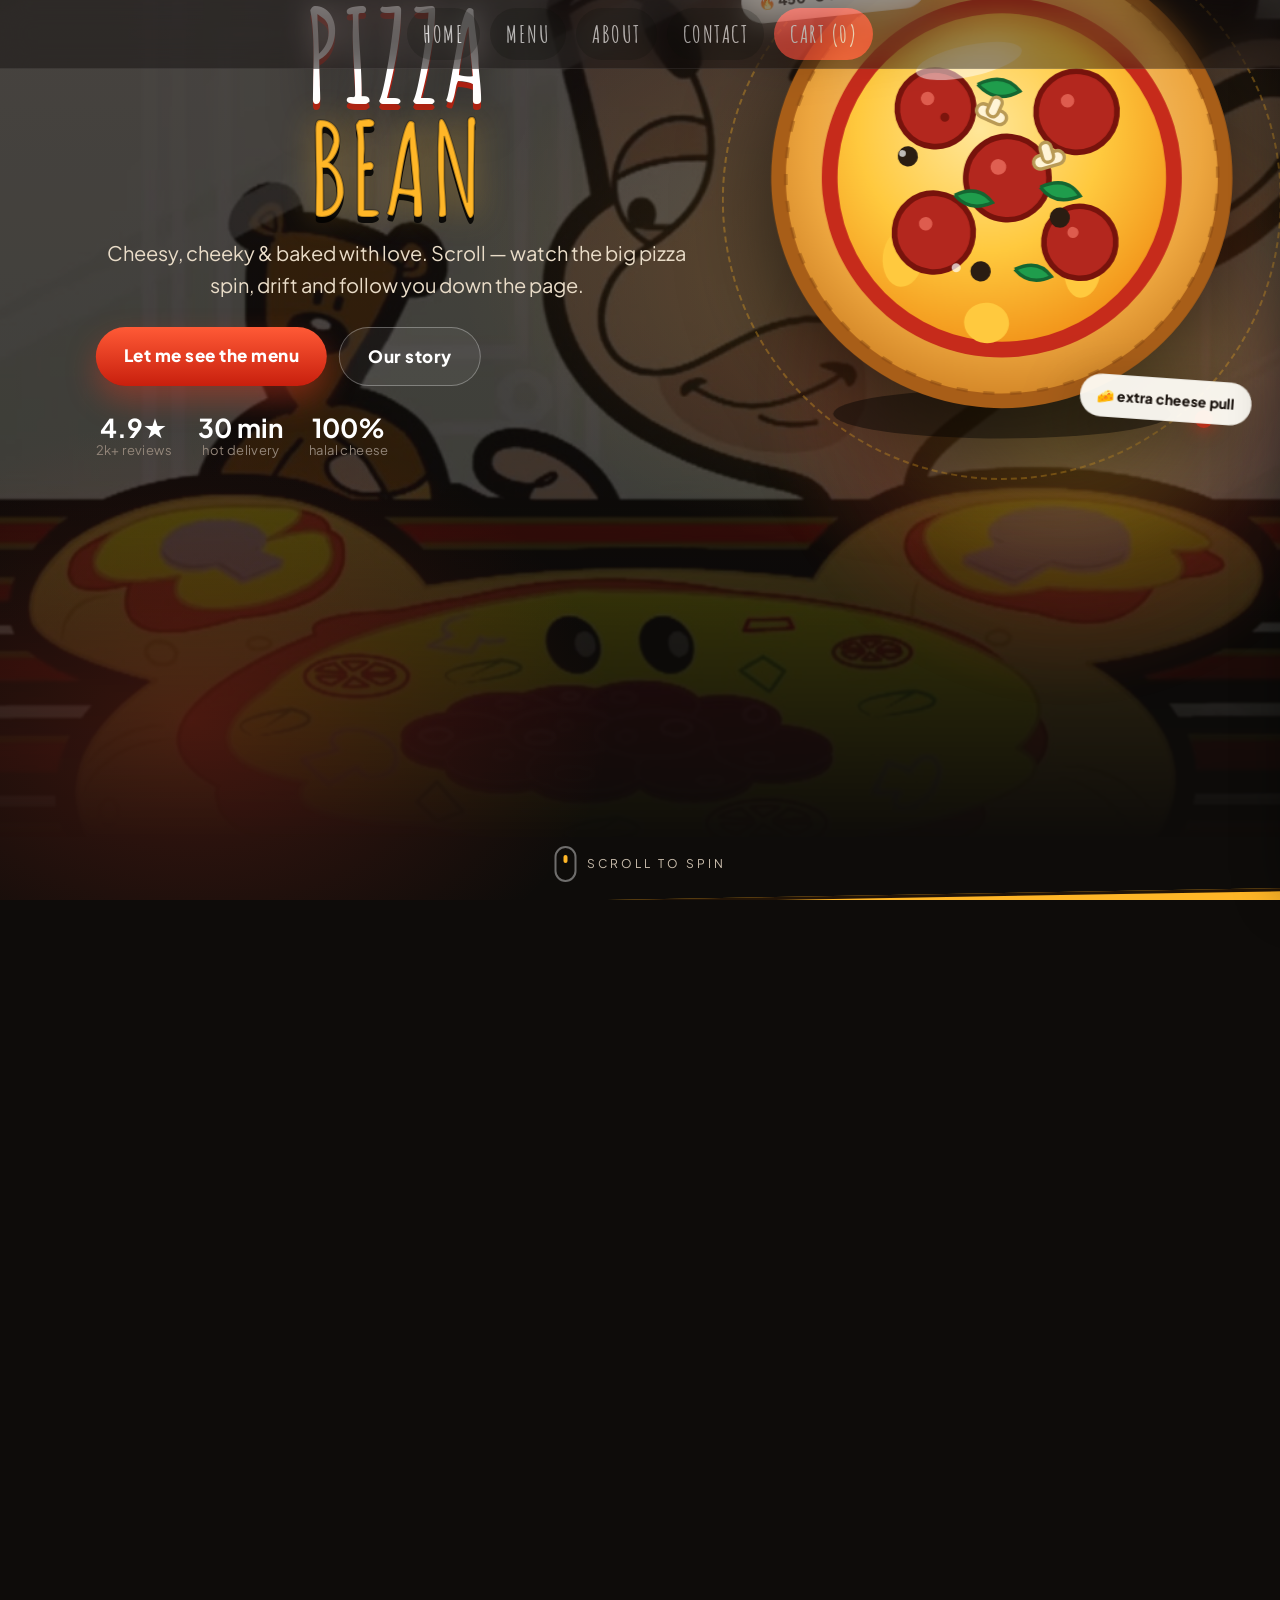
==== commit e9a3759f: "Dynamic front traveler pizza that docks per section on scroll" ====
--- a/index.html
+++ b/index.html
@@ -567,55 +567,80 @@
   const progress = document.getElementById("scroll-progress");
   const nav = document.getElementById("myNavbar");
   let mx = 0, my = 0, tx = 0, ty = 0;
+  let tX = 0, tY = 0, tS = 1, tO = 0, cX = 0, cY = 0, cS = 1, cO = 0;
 
   document.addEventListener("mousemove", function (e) {
     tx = (e.clientX / window.innerWidth - 0.5) * 22;
     ty = (e.clientY / window.innerHeight - 0.5) * 22;
   });
 
+  function computeTargets(y, vh, vw, h) {
+    const menuEl = document.getElementById("menu");
+    const aboutEl = document.getElementById("about");
+    const contactEl = document.getElementById("contact");
+    const menuTop = menuEl ? menuEl.offsetTop : vh;
+    const aboutTop = aboutEl ? aboutEl.offsetTop : vh * 2;
+    const contactTop = contactEl ? contactEl.offsetTop : vh * 3;
+    const docBottom = Math.max(1, h);
+    const rightX = Math.min(vw * 0.32, 400);
+    const leftX = -Math.min(vw * 0.32, 400);
+    const stops = [
+      { y: vh * 0.3, x: rightX, dy: -60, s: 0.85, o: 0 },
+      { y: menuTop + vh * 0.1, x: rightX, dy: 30, s: 1.0, o: 0.92 },
+      { y: aboutTop + vh * 0.15, x: leftX, dy: 20, s: 1.05, o: 0.92 },
+      { y: contactTop + vh * 0.1, x: rightX, dy: 40, s: 1.0, o: 0.92 },
+      { y: docBottom, x: 0, dy: 120, s: 0.8, o: 0.2 }
+    ];
+    let a = stops[0], b = stops[stops.length - 1];
+    for (let i = 0; i < stops.length - 1; i++) {
+      if (y >= stops[i].y && y <= stops[i + 1].y) { a = stops[i]; b = stops[i + 1]; break; }
+    }
+    if (y < stops[0].y) { a = stops[0]; b = stops[0]; }
+    const span = Math.max(1, b.y - a.y);
+    let t = Math.min(1, Math.max(0, (y - a.y) / span));
+    t = t * t * (3 - 2 * t);
+    tX = a.x + (b.x - a.x) * t;
+    tY = a.dy + (b.dy - a.dy) * t;
+    tS = a.s + (b.s - a.s) * t;
+    tO = a.o + (b.o - a.o) * t;
+  }
+
   function onScroll() {
     const y = window.scrollY || 0;
-    const h = document.documentElement.scrollHeight - window.innerHeight;
+    const vh = window.innerHeight || 800;
+    const vw = window.innerWidth || 1200;
+    const h = document.documentElement.scrollHeight - vh;
     if (progress) progress.style.transform = "scaleX(" + (h > 0 ? y / h : 0) + ")";
     if (nav) nav.classList.toggle("scrolled", y > 30);
 
-    // HERO: drift up + spin + shrink as you leave hero
+    // HERO: fly up-right toward the menu (hands off to traveler)
     if (heroPizza) {
-      const rot = y * 0.18;
-      const drift = Math.min(y * 0.28, 420);
-      const scale = Math.max(0.72, 1 - y / 2600);
-      mx += (tx - mx) * 0.08;
-      my += (ty - my) * 0.08;
-      heroPizza.style.transform = "translateY(" + (-drift * 0.35) + "px) translateX(" + (mx * 0.6) + "px) scale(" + scale + ")";
+      const rot = y * 0.22 + (Date.now() * 0.02 % 360) * 0.1;
+      const fade = Math.max(0, 1 - y / (vh * 0.85));
+      heroPizza.style.transform = "translateY(" + (-y * 0.32 + my * 0.6) + "px) translateX(" + (y * 0.45 + mx * 0.6) + "px) scale(" + Math.max(0.55, 1 - y / 2200) + ")";
+      heroPizza.style.opacity = fade.toFixed(2);
       if (heroSpin) heroSpin.setAttribute("transform", "rotate(" + rot + " 240 220)");
     }
-    // FOLLOWER: appears after hero, travels down the page and keeps spinning
-    if (follower) {
-      const showAt = window.innerHeight * 0.7;
-      const opacity = y > showAt ? Math.min(1, (y - showAt) / 300) * 0.95 : 0;
-      const fRot = 20 + y * 0.12;
-      const fY = Math.sin(y * 0.002) * 26 + (y - showAt) * 0.06;
-      const fX = Math.cos(y * 0.0015) * 18;
-      follower.style.opacity = opacity.toFixed(2);
-      follower.style.transform = "translate(" + fX + "px," + fY + "px) rotate(" + fRot + "deg)";
-    }
-    requestAnimationFrameIdle();
-  }
-  let ticking = false;
-  function requestAnimationFrameIdle() {
-    // smooth mouse-follow even between scrolls
-    if (!ticking) {
-      ticking = true;
-      requestAnimationFrame(function () {
-        // tiny idle float applied via CSS animation; just ease mouse here
-        ticking = false;
-      });
-    }
+    computeTargets(y, vh, vw, h);
   }
   let raf = null;
+  const startT = Date.now();
   function loop() {
     mx += (tx - mx) * 0.06;
     my += (ty - my) * 0.06;
+    // ease traveler toward scroll target every frame = smooth + always alive
+    cX += (tX - cX) * 0.07;
+    cY += (tY - cY) * 0.07;
+    cS += (tS - cS) * 0.07;
+    cO += (tO - cO) * 0.09;
+    if (follower) {
+      const now = (Date.now() - startT) / 1000;
+      const bobY = Math.sin(now * 1.6) * 14;   // float up/down always
+      const bobX = Math.cos(now * 1.1) * 10 + mx * 0.5; // drift + mouse
+      const tilt = Math.max(-16, Math.min(16, (tX - cX) * 0.08)); // lean into turns
+      follower.style.opacity = Math.max(0, cO).toFixed(2);
+      follower.style.transform = "translate(" + (cX + bobX).toFixed(1) + "px," + (cY + bobY + my * 0.4).toFixed(1) + "px) rotate(" + tilt.toFixed(1) + "deg) scale(" + cS.toFixed(3) + ")";
+    }
     raf = requestAnimationFrame(loop);
   }
   window.addEventListener("scroll", onScroll, { passive: true });
--- a/Style.css
+++ b/Style.css
@@ -25,19 +25,25 @@
 h1,h2,h3,.sauce-heading,.section-title{font-family:"Amatic SC",cursive}
 img{max-width:100%}
 
-/* ---------- progress + follower ---------- */
+/* ---------- progress + traveler pizza (flies section to section) ---------- */
 #scroll-progress{
   position:fixed;top:0;left:0;right:0;height:4px;z-index:1200;
   background:linear-gradient(90deg,var(--cheese),var(--red));
   transform-origin:0 50%;transform:scaleX(0);
 }
 #scroll-follower{
-  position:fixed;right:-70px;top:22vh;width:min(380px,42vw);
-  z-index:1;opacity:0;pointer-events:none;
-  filter:drop-shadow(0 24px 40px rgba(0,0,0,.45)) saturate(1.1);
+  position:fixed;left:50%;top:50%;width:min(300px,36vw);
+  margin-left:calc(min(300px,36vw) / -2);margin-top:calc(min(300px,36vw) / -2);
+  z-index:60;opacity:0;pointer-events:none;
+  filter:drop-shadow(0 26px 44px rgba(0,0,0,.55)) saturate(1.15);
   will-change:transform,opacity;
 }
-#scroll-follower svg{width:100%;height:auto;display:block}
+#scroll-follower svg{
+  width:100%;height:auto;display:block;
+  animation:travelerSpin 16s linear infinite;
+  transform-origin:50% 50%;
+}
+@keyframes travelerSpin{to{transform:rotate(360deg)}}
 
 /* ---------- nav ---------- */
 .w3-top{z-index:1100}
@@ -287,7 +293,7 @@
   .hero-pizza-wrap{min-height:0}
   #heroPizza{width:min(430px,88vw)}
   .about-grid,.contact-grid{grid-template-columns:1fr}
-  #scroll-follower{width:230px;right:-60px;opacity:0!important}
+  #scroll-follower{width:250px;margin-left:-125px;margin-top:-125px}
 }
 @media (max-width: 600px) {
   .bgimg{min-height:100svh;background-position:center;padding-top:96px}
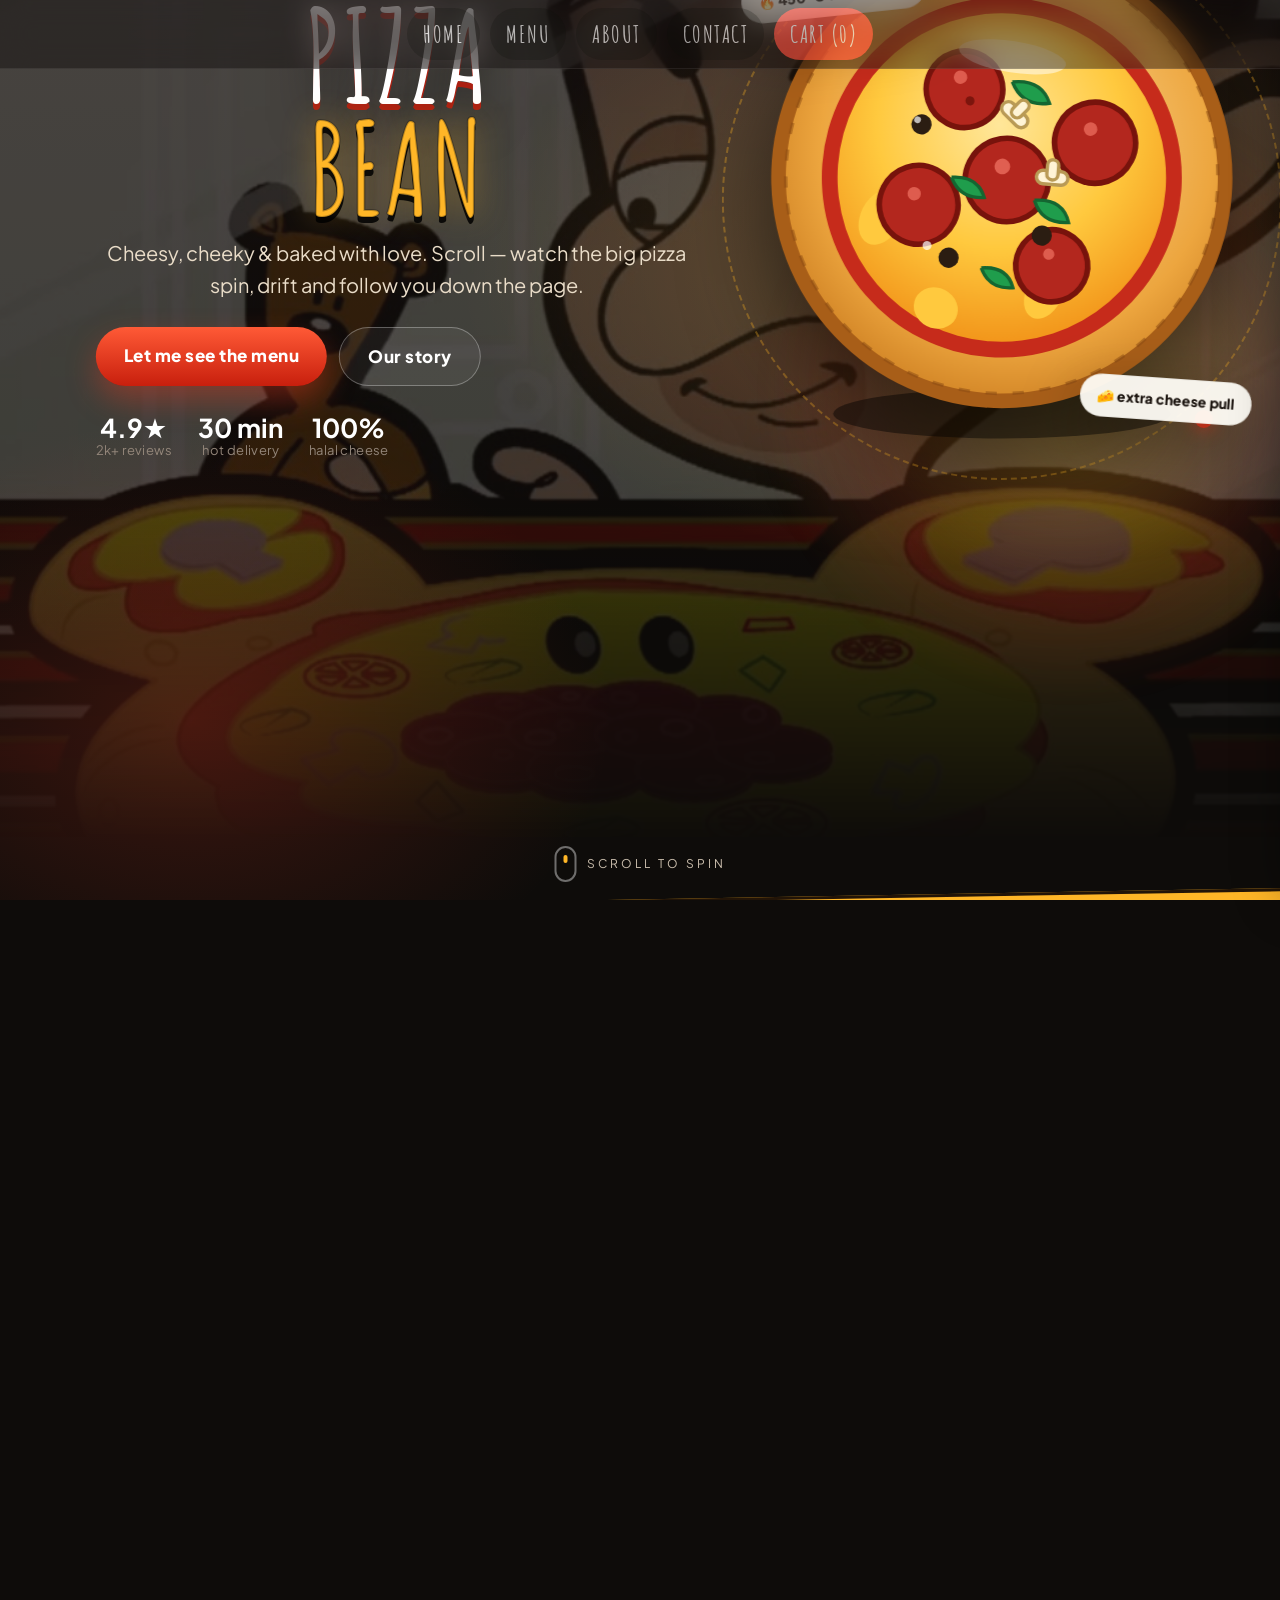
==== commit b7323472: "PizzaCrave layout + Bean brand: deals, favorites, customizer, flavours, delivery, reviews, red foote" ====
--- a/index.html
+++ b/index.html
@@ -137,6 +137,64 @@
   </div>
 </div>
 
+<!-- Today's Best Deals (PizzaCrave layout + Bean brand) -->
+<section class="crave-section deals-band" id="deals">
+  <div class="w3-content deals-grid">
+    <div class="reveal">
+      <p class="eyebrow eyebrow-red">— limited offer —</p>
+      <h2 class="section-title crave-title">Today's Best Deals</h2>
+      <p class="crave-sub">Hurry! These deals are fresh out of the oven — only for today!</p>
+      <div class="deal-card">
+        <b>Offer 1 : Classic Margherita (Buy One Get One Free)</b>
+        <button class="w3-button w3-white w3-round-large" onclick="menuDelta('Pizza',0,1);openCart()">Order Now</button>
+      </div>
+      <div class="deal-card">
+        <b>Offer 2 : Large Pepperoni Pizza + 2 Drinks</b>
+        <div class="deal-price-row"><span class="deal-price">$14.99</span>
+        <button class="w3-button w3-white w3-round-large" onclick="menuDelta('Pizza',0,2);openCart()">Order Now</button></div>
+      </div>
+    </div>
+    <div class="deals-visual reveal">
+      <img src="homescreen.png" alt="Fresh pepperoni pizza deals" class="deals-img" onerror="this.style.display='none'">
+      <div class="deals-float">🔥 Hot & Fresh</div>
+    </div>
+  </div>
+</section>
+
+<!-- Customer Favorites -->
+<section class="crave-section crave-light" id="favorites">
+  <div class="w3-content w3-center">
+    <p class="eyebrow eyebrow-center reveal">— customer favorites —</p>
+    <h2 class="section-title crave-title reveal">Customer Favorites</h2>
+    <p class="crave-sub reveal">Mr. Bean's most re-ordered. Cheesy, cheeky & baked with love.</p>
+    <div id="fav-grid" class="fav-grid"></div>
+    <p class="reveal"><a href="#menu" class="btn-primary btn-small">Explore all →</a></p>
+  </div>
+</section>
+
+<!-- Build Your Dream Pizza -->
+<section class="crave-section customizer" id="customize">
+  <div class="w3-content w3-center">
+    <h2 class="section-title crave-title reveal">Build Your Dream Pizza</h2>
+    <p class="crave-sub reveal">Choose your crust, toppings, and sauces to make it just the way you love.</p>
+    <div class="custom-pizza reveal">🍕
+      <span class="float-topping t1">🍅</span><span class="float-topping t2">🫑</span><span class="float-topping t3">🧀</span><span class="float-topping t4">🍄</span><span class="float-topping t5">🌶️</span>
+    </div>
+    <p class="reveal"><a href="#menu" class="btn-primary">Start Customizing →</a></p>
+  </div>
+</section>
+
+<!-- Our Regular Flavours -->
+<section class="crave-section crave-light" id="flavours">
+  <div class="w3-content w3-center">
+    <p class="eyebrow eyebrow-center reveal">— regular flavours —</p>
+    <h2 class="section-title crave-title reveal">Our Regular Flavours</h2>
+    <p class="crave-sub reveal">Discover our delicious range of regular pizzas, crafted with fresh ingredients and bold flavours you'll love.</p>
+    <div id="flavour-grid" class="flavour-grid"></div>
+    <p class="reveal"><a href="#menu" class="btn-ghost btn-dark">View Full Menu</a></p>
+  </div>
+</section>
+
 <!-- Menu Section (rendered from MENU_DATA below - clients edit data, not HTML) -->
 <div class="w3-container w3-black w3-padding-64 w3-xxlarge section-shell" id="menu">
   <div class="w3-content">
@@ -189,9 +247,36 @@
       <img src="Menu.jpg" class="chef-img" alt="Chef">
       <p class="w3-center"><img src="header.png" class="logo-card" alt="Pizza Bean logo"></p>
       <div class="about-badge">👨‍🍳 Bean's kitchen since 1990</div>
+      <p><a href="#about" class="btn-ghost btn-small-light">Learn More About Our Story →</a></p>
     </div>
   </div>
 </div>
+
+<!-- From Our Oven to Your Door -->
+<section class="crave-section delivery-strip" id="delivery">
+  <div class="w3-content w3-center">
+    <h2 class="section-title crave-title reveal">From Our Oven to Your Door in 30 Minutes!</h2>
+    <div class="delivery-grid">
+      <div class="delivery-feat reveal">🚀<b>Fast Delivery</b><span>Hot & fresh, Mr. Bean speed</span></div>
+      <div class="delivery-feat reveal">🌿<b>100% Fresh Ingredients</b><span>Wood-fired, halal cheese</span></div>
+      <div class="delivery-feat reveal">📍<b>Track Your Order</b><span>Real-time from oven to door</span></div>
+    </div>
+    <p class="reveal"><a href="#contact" class="btn-primary btn-small">How It Works →</a></p>
+  </div>
+</section>
+
+<!-- What Our Customers Say -->
+<section class="crave-section crave-light" id="reviews">
+  <div class="w3-content w3-center">
+    <h2 class="section-title crave-title reveal">What Our Customers Say</h2>
+    <div class="reviews-grid">
+      <div class="review-card reveal">⭐⭐⭐⭐⭐<p>"The teddy-bean pizza made my kids laugh and the cheese pull is unreal!"</p><b>— Jessy ★ 4.9</b></div>
+      <div class="review-card reveal">⭐⭐⭐⭐⭐<p>"Ordered Margherita BOGO, arrived in 25 mins, still bubbling hot."</p><b>— Mark ★ 5.0</b></div>
+      <div class="review-card reveal">⭐⭐⭐⭐⭐<p>"Fun, quirky place with Bean humour everywhere. Spicy Inferno is 🔥"</p><b>— Unnati ★ 4.8</b></div>
+      <div class="review-card reveal">⭐⭐⭐⭐⭐<p>"I asked for extra cheese and they actually did it. Best in town!"</p><b>— Sarah M ★ 5.0</b></div>
+    </div>
+  </div>
+</section>
 
 <!-- Contact Section -->
 <div class="w3-container w3-padding-64 w3-blue-grey w3-xlarge section-shell contact-shell" id="contact">
@@ -251,24 +336,30 @@
   </div>
 </aside>
 
-<!-- Footer -->
-<footer class="w3-center w3-black w3-padding-48">
-  <div class="w3-row-padding w3-large">
-    <div class="w3-third w3-margin-bottom">
+<!-- Footer - PizzaCrave red style + Bean brand -->
+<footer class="w3-center w3-padding-48 crave-footer">
+  <div class="w3-row-padding w3-large w3-content footer-grid">
+    <div class="w3-third w3-margin-bottom w3-left-align">
       <h3>PIZZA BEAN</h3>
       <p class="w3-medium">Baked with fun and love.</p>
-      <p><a href="#menu" class="w3-button w3-red">See the menu</a></p>
-    </div>
-    <div class="w3-third w3-margin-bottom">
-      <h3>Opening Hours</h3>
-      <p class="w3-medium">Wed – Sat 10:00 - 24:00<br>Mon, Tue &amp; Sun Closed</p>
-    </div>
-    <div class="w3-third w3-margin-bottom">
+      <p class="w3-medium"><a href="#home">Home</a> · <a href="#menu">Menu</a> · <a href="#about">About Us</a> · <a href="#contact">Contact</a></p>
+      <p><a href="#menu" class="w3-button w3-white w3-round-large">See the menu</a></p>
+    </div>
+    <div class="w3-third w3-margin-bottom w3-left-align">
       <h3>Find Us</h3>
-      <p class="w3-medium"><span id="address-text-2">123 Demo Street, Sample City</span><br><a id="phone-link-2" href="tel:+15550100">+1 555-0100</a></p>
-    </div>
-  </div>
-  <p class="w3-large">Powered by <a title="PIZZA BEAN" target="_blank" class="w3-hover-text-green">PIZZA BEAN</a></p>
+      <p class="w3-medium">📞 <a id="phone-link-2" href="tel:+15550100">+1 555-0100</a><br>📧 demo@example.com<br>📍 <span id="address-text-2">123 Demo Street, Sample City</span></p>
+      <p class="w3-medium">Facebook · Instagram · X · TikTok</p>
+    </div>
+    <div class="w3-third w3-margin-bottom w3-left-align">
+      <h3>Stay in the Loop!</h3>
+      <p class="w3-medium">Sign up for exclusive deals and new pizza launches.</p>
+      <form onsubmit="event.preventDefault();showToast('Subscribed! Welcome to Pizza Bean club 🍕')">
+        <input class="w3-input w3-border w3-round-large" type="email" placeholder="Enter your email address" required>
+        <p><button class="w3-button w3-black w3-round-large w3-block" type="submit">Subscribe</button></p>
+      </form>
+    </div>
+  </div>
+  <p class="w3-large">Powered by <a title="PIZZA BEAN" target="_blank" class="w3-hover-text-green">PIZZA BEAN</a> · Wed – Sat 10:00 - 24:00</p>
 </footer>
 
 <script>
@@ -656,9 +747,41 @@
   document.querySelectorAll(".reveal").forEach(function (el) { io.observe(el); });
 })();
 
+/* PizzaCrave grids: favorites (3) + regular flavours (8) - reuse MENU_DATA so ADD/cart keeps working */
+function craveCard(item, cat, i) {
+  return '<div class="crave-card reveal in">' +
+    '<div class="crave-pizza-emoji">🍕</div>' +
+    '<h3>' + item.name + '</h3>' +
+    '<p class="crave-desc">' + item.desc + '</p>' +
+    '<div class="crave-price-row"><span class="crave-price">Price: ' + item.price + '</span>' +
+    '<button class="w3-button w3-red w3-round-large w3-small" onclick="menuDelta(\'' + cat + '\',' + i + ',1)">Order</button></div>' +
+    '</div>';
+}
+function renderCrave() {
+  const fav = document.getElementById("fav-grid");
+  if (fav && MENU_DATA.Pizza) {
+    const picks = [MENU_DATA.Pizza[0], MENU_DATA.Pizza[4] || MENU_DATA.Pizza[1], MENU_DATA.Pizza[1]].filter(Boolean);
+    const idx = [0, MENU_DATA.Pizza[4] ? 4 : 1, 1];
+    fav.innerHTML = picks.map(function (item, k) { return craveCard(item, 'Pizza', idx[k]); }).join("");
+  }
+  const fl = document.getElementById("flavour-grid");
+  if (fl) {
+    const all = [].concat(MENU_DATA.Pizza || [], MENU_DATA.Pasta || [], MENU_DATA.Starter || []).slice(0, 8);
+    const cats = [];
+    (MENU_DATA.Pizza || []).forEach(function (_, i) { cats.push(['Pizza', i]); });
+    (MENU_DATA.Pasta || []).forEach(function (_, i) { cats.push(['Pasta', i]); });
+    (MENU_DATA.Starter || []).forEach(function (_, i) { cats.push(['Starter', i]); });
+    fl.innerHTML = all.map(function (item, k) {
+      const c = cats[k] || ['Pizza', 0];
+      return craveCard(item, c[0], c[1]);
+    }).join("");
+  }
+}
+
 applyConfig();
 document.getElementById("booking-form").addEventListener("submit", handleBooking);
 renderMenu();
+renderCrave();
 renderCart();
 document.getElementById("myLink").click();
 </script>
--- a/Style.css
+++ b/Style.css
@@ -310,3 +310,62 @@
   *{animation:none!important;transition:none!important}
   .reveal{opacity:1;transform:none}
 }
+
+/* ---------- PizzaCrave layout + Bean brand (light sections) ---------- */
+.crave-section{padding:72px 20px;font-family:"Plus Jakarta Sans",sans-serif}
+.crave-light{background:#fff8ee!important;color:#2b1408}
+.crave-title{color:#4a1508!important;text-align:center}
+.crave-light .crave-title{color:#4a1508!important}
+.crave-sub{color:#7a5a44!important;font-size:17px!important;max-width:62ch;margin:0 auto 32px;text-align:center}
+.eyebrow-red{background:rgba(255,255,255,.15)!important;color:#ffd98a!important;border-color:rgba(255,255,255,.35)!important}
+.btn-small{padding:12px 26px!important;font-size:16px!important}
+.btn-dark{border-color:#4a1508!important;color:#4a1508!important;background:transparent}
+.btn-dark:hover{background:#4a1508!important;color:#fff!important}
+.btn-small-light{display:inline-block;margin-top:12px;color:#fff;border:1px solid rgba(255,255,255,.5);padding:10px 22px;border-radius:999px;text-decoration:none;font-weight:700}
+.deals-band{background:linear-gradient(120deg,#7a1a0e,#b81e0e 60%,#8f1508)!important;color:#fff;position:relative;overflow:hidden}
+.deals-grid{display:grid;grid-template-columns:1.1fr .9fr;gap:32px;align-items:center;max-width:1100px;margin:0 auto}
+.deals-band .section-title{color:#fff!important;text-align:left}
+.deals-band .crave-sub{color:#ffd9c9!important;text-align:left;margin:0 0 22px}
+.deal-card{background:rgba(0,0,0,.25);border:1px solid rgba(255,255,255,.2);border-radius:16px;padding:16px 18px;margin:12px 0;display:grid;gap:10px}
+.deal-price{font-family:"Amatic SC",cursive;font-size:44px;font-weight:700;color:#ffb627}
+.deal-price-row{display:flex;align-items:center;gap:14px}
+.deals-visual{position:relative;display:grid;place-items:center}
+.deals-img{width:min(420px,80vw);aspect-ratio:1;object-fit:cover;border-radius:50%;border:10px solid rgba(255,255,255,.9);box-shadow:var(--shadow)}
+.deals-float{position:absolute;bottom:12px;background:#fff;color:#4a1508;font-weight:800;padding:8px 16px;border-radius:999px;box-shadow:var(--shadow)}
+.fav-grid{display:grid;grid-template-columns:repeat(3,1fr);gap:18px;max-width:1100px;margin:0 auto 26px}
+.flavour-grid{display:grid;grid-template-columns:repeat(4,1fr);gap:18px;max-width:1100px;margin:0 auto 26px}
+.crave-card{background:#fff;border:1px solid #f0dfc6;border-radius:20px;padding:22px 18px;box-shadow:0 14px 30px rgba(74,21,8,.1);text-align:center;display:grid;gap:8px;align-content:start}
+.crave-card h3{font-size:34px;margin:6px 0;color:#4a1508}
+.crave-pizza-emoji{font-size:64px;line-height:1;filter:drop-shadow(0 10px 14px rgba(0,0,0,.2))}
+.crave-desc{color:#7a5a44;font-size:15px;min-height:44px}
+.crave-price-row{display:flex;justify-content:space-between;align-items:center;gap:8px;margin-top:6px}
+.crave-price{font-weight:800;color:#4a1508;font-size:15px}
+.customizer{background:#fffdf7!important;color:#4a1508;text-align:center;position:relative;overflow:hidden}
+.customizer::before{content:"🍅 🧀 🌿 🍄 🌶️ 🫑";position:absolute;top:12px;left:0;right:0;opacity:.15;font-size:28px;letter-spacing:18px}
+.custom-pizza{font-size:120px;position:relative;display:inline-block;margin:18px 0 10px;animation:floaty 4s ease-in-out infinite}
+.float-topping{position:absolute;font-size:32px;animation:floaty 3s ease-in-out infinite}
+.t1{top:-10px;left:-30px}.t2{top:-18px;right:-24px}.t3{top:40%;left:-52px}.t4{top:30%;right:-50px}.t5{bottom:-12px;left:40%}
+.delivery-strip{background:#fff!important;color:#4a1508;border-block:1px solid #f0dfc6}
+.delivery-grid{display:grid;grid-template-columns:repeat(3,1fr);gap:16px;max-width:900px;margin:26px auto}
+.delivery-feat{background:#fff8ee;border:1px solid #f0dfc6;border-radius:18px;padding:20px;display:grid;gap:6px;font-size:34px}
+.delivery-feat b{font-size:18px;color:#4a1508}
+.delivery-feat span{font-size:14px;color:#7a5a44}
+.reviews-grid{display:grid;grid-template-columns:repeat(4,1fr);gap:16px;max-width:1100px;margin:28px auto 0;text-align:left}
+.review-card{background:#fff;border:1px solid #f0dfc6;border-radius:18px;padding:20px;display:grid;gap:10px;box-shadow:0 10px 24px rgba(74,21,8,.08)}
+.review-card p{color:#5a4433;font-size:15px;line-height:1.5}
+.crave-footer{background:linear-gradient(180deg,#b81e0e,#8f1508)!important;color:#fff!important}
+.crave-footer h3{color:#fff}
+.crave-footer a{color:#ffe9d2}
+.footer-grid{max-width:1100px;margin:0 auto}
+@media(max-width:900px){
+  .deals-grid{grid-template-columns:1fr;text-align:center}
+  .deals-band .section-title,.deals-band .crave-sub{text-align:center}
+  .fav-grid{grid-template-columns:1fr 1fr}
+  .flavour-grid{grid-template-columns:1fr 1fr}
+  .reviews-grid{grid-template-columns:1fr 1fr}
+  .delivery-grid{grid-template-columns:1fr}
+}
+@media(max-width:600px){
+  .fav-grid,.flavour-grid,.reviews-grid{grid-template-columns:1fr}
+  .crave-section{padding:52px 16px}
+}
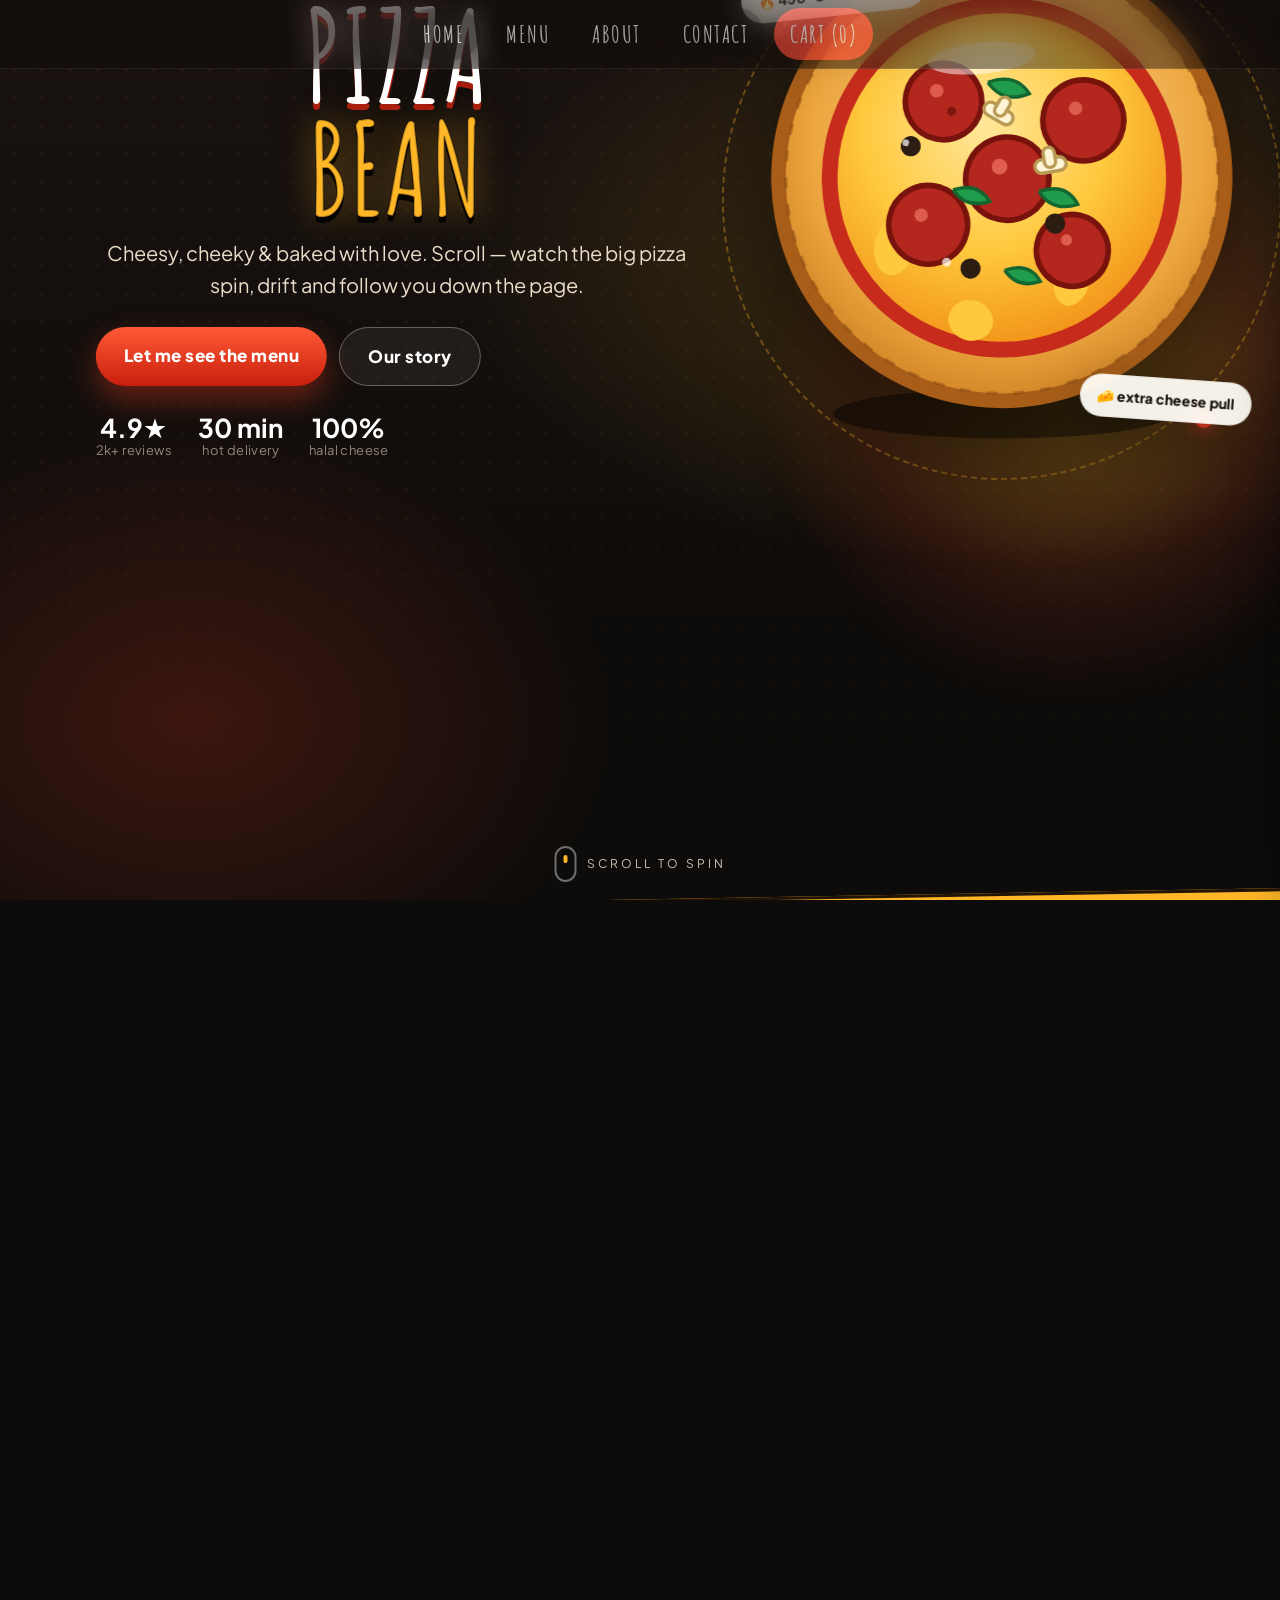
==== commit 68bb3ada: "Fix homepage hero bg + real SVG pizza pics for flavours/favorites/deals" ====
--- a/index.html
+++ b/index.html
@@ -155,7 +155,16 @@
       </div>
     </div>
     <div class="deals-visual reveal">
-      <img src="homescreen.png" alt="Fresh pepperoni pizza deals" class="deals-img" onerror="this.style.display='none'">
+      <svg viewBox="0 0 400 400" class="deals-pizza-big" role="img" aria-label="Fresh pepperoni pizza">
+        <circle cx="200" cy="200" r="188" fill="#d98a2e"/>
+        <circle cx="200" cy="200" r="172" fill="#f4b54a"/>
+        <circle cx="200" cy="200" r="148" fill="#c62b1b"/>
+        <circle cx="200" cy="200" r="132" fill="#ffc93e"/>
+        <g fill="#b3271e" stroke="#77130c" stroke-width="5">
+          <circle cx="150" cy="150" r="28"/><circle cx="250" cy="140" r="30"/><circle cx="260" cy="240" r="27"/><circle cx="150" cy="250" r="29"/><circle cx="200" cy="195" r="30"/>
+        </g>
+        <g fill="#1f9d4c"><ellipse cx="185" cy="130" rx="14" ry="8"/><ellipse cx="235" cy="200" rx="14" ry="8"/><ellipse cx="175" cy="215" rx="13" ry="8"/></g>
+      </svg>
       <div class="deals-float">🔥 Hot & Fresh</div>
     </div>
   </div>
@@ -747,10 +756,40 @@
   document.querySelectorAll(".reveal").forEach(function (el) { io.observe(el); });
 })();
 
-/* PizzaCrave grids: favorites (3) + regular flavours (8) - reuse MENU_DATA so ADD/cart keeps working */
-function craveCard(item, cat, i) {
+/* PizzaCrave grids with real pizza art (no more emoji) - reuse MENU_DATA so cart keeps working */
+function pizzaArt(seed) {
+  const cheeses = ['#ffc93e','#ffbe3c','#ffd166','#ffb627','#ffcf4d','#ffc93e'];
+  const cheese = cheeses[seed % cheeses.length];
+  let extra = '';
+  if (seed % 6 === 0) {
+    extra = '<g fill="#1f9d4c"><ellipse cx="70" cy="60" rx="12" ry="7"/><ellipse cx="130" cy="90" rx="12" ry="7"/><ellipse cx="85" cy="120" rx="11" ry="7"/></g>' +
+      '<g fill="#e6392b"><circle cx="100" cy="75" r="10"/><circle cx="120" cy="125" r="10"/></g>';
+  } else if (seed % 6 === 1) {
+    extra = '<g fill="#fff3c4" opacity=".9"><ellipse cx="70" cy="80" rx="14" ry="10"/><ellipse cx="125" cy="70" rx="13" ry="10"/><ellipse cx="110" cy="125" rx="15" ry="11"/></g>';
+  } else if (seed % 6 === 2) {
+    extra = '<g fill="#a35a1a"><rect x="62" y="66" width="20" height="16" rx="4"/><rect x="115" y="60" width="20" height="16" rx="4"/><rect x="100" y="115" width="22" height="17" rx="4"/></g>' +
+      '<g fill="#1f9d4c"><ellipse cx="85" cy="110" rx="10" ry="6"/><ellipse cx="125" cy="100" rx="10" ry="6"/></g>';
+  } else if (seed % 6 === 3) {
+    extra = '<g fill="#ffe55c"><rect x="65" y="70" width="16" height="14" rx="3"/><rect x="115" y="65" width="16" height="14" rx="3"/><rect x="95" y="115" width="16" height="14" rx="3"/></g>' +
+      '<g fill="#ff9aa2"><circle cx="85" cy="95" r="9"/><circle cx="120" cy="110" r="9"/></g>';
+  } else if (seed % 6 === 4) {
+    extra = '<g fill="#e63b21"><ellipse cx="70" cy="75" rx="11" ry="6" transform="rotate(-25 70 75)"/><ellipse cx="125" cy="110" rx="11" ry="6" transform="rotate(20 125 110)"/></g>';
+  } else {
+    extra = '<g fill="#1f9d4c"><ellipse cx="70" cy="80" rx="11" ry="6"/><ellipse cx="120" cy="75" rx="11" ry="6"/><ellipse cx="100" cy="120" rx="11" ry="6"/></g>' +
+      '<g fill="#fff4d6" stroke="#b99a55" stroke-width="2"><circle cx="90" cy="65" r="8"/><circle cx="115" cy="125" r="8"/></g>';
+  }
+  return '<svg viewBox="0 0 200 200" class="crave-pizza-img" aria-hidden="true">' +
+    '<circle cx="100" cy="100" r="94" fill="#d98a2e"/>' +
+    '<circle cx="100" cy="100" r="86" fill="#f4b54a"/>' +
+    '<circle cx="100" cy="100" r="72" fill="#c62b1b"/>' +
+    '<circle cx="100" cy="100" r="64" fill="' + cheese + '"/>' +
+    '<g fill="#b3271e" stroke="#77130c" stroke-width="3">' +
+    '<circle cx="75" cy="75" r="14"/><circle cx="125" cy="70" r="15"/><circle cx="130" cy="120" r="13"/><circle cx="75" cy="122" r="14"/><circle cx="100" cy="97" r="15"/>' +
+    '</g>' + extra + '</svg>';
+}
+function craveCard(item, cat, i, artSeed) {
   return '<div class="crave-card reveal in">' +
-    '<div class="crave-pizza-emoji">🍕</div>' +
+    '<div class="crave-pizza-wrap">' + pizzaArt(artSeed) + '</div>' +
     '<h3>' + item.name + '</h3>' +
     '<p class="crave-desc">' + item.desc + '</p>' +
     '<div class="crave-price-row"><span class="crave-price">Price: ' + item.price + '</span>' +
@@ -760,20 +799,16 @@
 function renderCrave() {
   const fav = document.getElementById("fav-grid");
   if (fav && MENU_DATA.Pizza) {
-    const picks = [MENU_DATA.Pizza[0], MENU_DATA.Pizza[4] || MENU_DATA.Pizza[1], MENU_DATA.Pizza[1]].filter(Boolean);
-    const idx = [0, MENU_DATA.Pizza[4] ? 4 : 1, 1];
-    fav.innerHTML = picks.map(function (item, k) { return craveCard(item, 'Pizza', idx[k]); }).join("");
+    const picks = [0, 4, 1];
+    fav.innerHTML = picks.map(function (pi, k) {
+      const item = MENU_DATA.Pizza[pi];
+      return item ? craveCard(item, 'Pizza', pi, pi) : '';
+    }).join("");
   }
   const fl = document.getElementById("flavour-grid");
-  if (fl) {
-    const all = [].concat(MENU_DATA.Pizza || [], MENU_DATA.Pasta || [], MENU_DATA.Starter || []).slice(0, 8);
-    const cats = [];
-    (MENU_DATA.Pizza || []).forEach(function (_, i) { cats.push(['Pizza', i]); });
-    (MENU_DATA.Pasta || []).forEach(function (_, i) { cats.push(['Pasta', i]); });
-    (MENU_DATA.Starter || []).forEach(function (_, i) { cats.push(['Starter', i]); });
-    fl.innerHTML = all.map(function (item, k) {
-      const c = cats[k] || ['Pizza', 0];
-      return craveCard(item, c[0], c[1]);
+  if (fl && MENU_DATA.Pizza) {
+    fl.innerHTML = MENU_DATA.Pizza.map(function (item, i) {
+      return craveCard(item, 'Pizza', i, i);
     }).join("");
   }
 }
--- a/Style.css
+++ b/Style.css
@@ -82,12 +82,11 @@
 }
 .hero-bg{
   position:absolute;inset:0;
-  background-image:url('homescreen.png');
-  background-size:cover;background-position:center 20%;
-  opacity:.22;filter:saturate(1.1) contrast(1.05);
+  background-image:radial-gradient(rgba(255,182,39,.14) 1.5px,transparent 1.6px);
+  background-size:28px 28px;
+  opacity:.5;
   mask-image:linear-gradient(180deg,#000 55%,transparent 92%);
   -webkit-mask-image:linear-gradient(180deg,#000 55%,transparent 92%);
-  transform:scale(1.04);
 }
 .hero-glow{
   position:absolute;width:640px;height:640px;right:-110px;top:8%;
@@ -330,14 +329,16 @@
 .deal-price{font-family:"Amatic SC",cursive;font-size:44px;font-weight:700;color:#ffb627}
 .deal-price-row{display:flex;align-items:center;gap:14px}
 .deals-visual{position:relative;display:grid;place-items:center}
-.deals-img{width:min(420px,80vw);aspect-ratio:1;object-fit:cover;border-radius:50%;border:10px solid rgba(255,255,255,.9);box-shadow:var(--shadow)}
+.deals-pizza-big{width:min(420px,80vw);height:auto;filter:drop-shadow(0 30px 40px rgba(0,0,0,.5));animation:floaty 5s ease-in-out infinite}
 .deals-float{position:absolute;bottom:12px;background:#fff;color:#4a1508;font-weight:800;padding:8px 16px;border-radius:999px;box-shadow:var(--shadow)}
-.fav-grid{display:grid;grid-template-columns:repeat(3,1fr);gap:18px;max-width:1100px;margin:0 auto 26px}
-.flavour-grid{display:grid;grid-template-columns:repeat(4,1fr);gap:18px;max-width:1100px;margin:0 auto 26px}
-.crave-card{background:#fff;border:1px solid #f0dfc6;border-radius:20px;padding:22px 18px;box-shadow:0 14px 30px rgba(74,21,8,.1);text-align:center;display:grid;gap:8px;align-content:start}
-.crave-card h3{font-size:34px;margin:6px 0;color:#4a1508}
-.crave-pizza-emoji{font-size:64px;line-height:1;filter:drop-shadow(0 10px 14px rgba(0,0,0,.2))}
-.crave-desc{color:#7a5a44;font-size:15px;min-height:44px}
+.fav-grid{display:grid;grid-template-columns:repeat(3,1fr);gap:20px;max-width:1100px;margin:0 auto 26px}
+.flavour-grid{display:grid;grid-template-columns:repeat(4,1fr);gap:20px;max-width:1100px;margin:0 auto 26px}
+.crave-card{background:#fff;border:1px solid #f0dfc6;border-radius:22px;padding:20px 18px 18px;box-shadow:0 14px 30px rgba(74,21,8,.1);text-align:center;display:grid;gap:8px;align-content:start;transition:transform .2s ease,box-shadow .2s ease}
+.crave-card:hover{transform:translateY(-4px);box-shadow:0 20px 40px rgba(74,21,8,.18)}
+.crave-card h3{font-size:32px;margin:6px 0 2px;color:#4a1508;line-height:1}
+.crave-pizza-wrap{display:grid;place-items:center;background:radial-gradient(circle,#fff8ee 0%,#ffe9c4 70%);border-radius:18px;padding:14px}
+.crave-pizza-img{width:150px;height:150px;border-radius:50%;border:7px solid #ffdf8a;box-shadow:0 12px 22px rgba(74,21,8,.25),inset 0 0 0 4px #fff;background:#ffbe3c}
+.crave-desc{color:#7a5a44;font-size:14.5px;min-height:44px;line-height:1.5}
 .crave-price-row{display:flex;justify-content:space-between;align-items:center;gap:8px;margin-top:6px}
 .crave-price{font-weight:800;color:#4a1508;font-size:15px}
 .customizer{background:#fffdf7!important;color:#4a1508;text-align:center;position:relative;overflow:hidden}
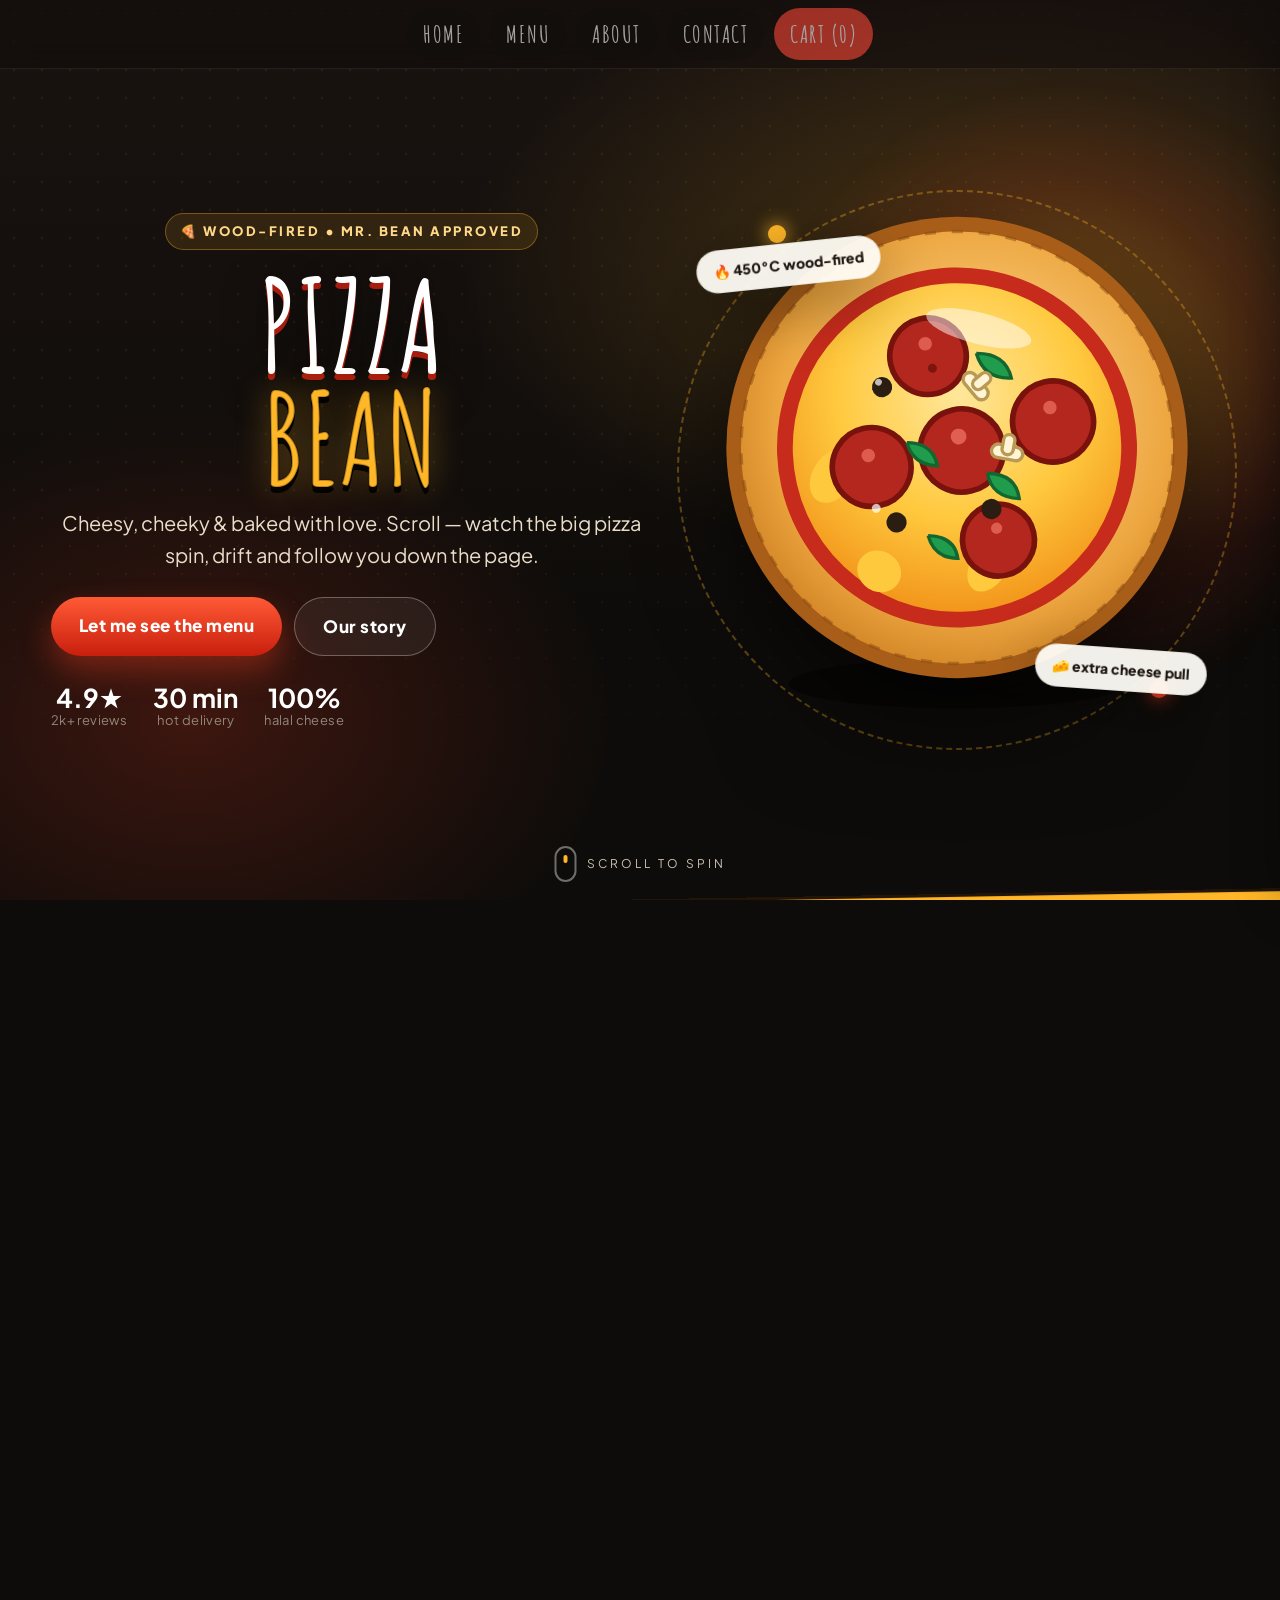
==== commit 8bd3cc16: "Fix header cut: remove w3-display-middle absolute centering from hero" ====
--- a/index.html
+++ b/index.html
@@ -65,7 +65,7 @@
 <header class="bgimg w3-display-container" id="home">
   <div class="hero-bg" aria-hidden="true"></div>
   <div class="hero-glow" aria-hidden="true"></div>
-  <div class="w3-display-middle w3-center hero-inner hero-grid">
+  <div class="w3-center hero-inner hero-grid">
     <div class="hero-copy reveal in">
       <span class="eyebrow">🍕 Wood-fired • Mr. Bean approved</span>
       <h1 class="sauce-heading">PIZZA<br><span class="bean-word">BEAN</span></h1>
--- a/Style.css
+++ b/Style.css
@@ -93,7 +93,7 @@
   background:radial-gradient(circle,rgba(255,182,39,.32),rgba(230,59,33,.12) 45%,transparent 68%);
   filter:blur(10px);pointer-events:none;
 }
-.hero-inner{position:relative;width:min(1200px,93vw);z-index:2}
+.hero-inner{position:relative;width:min(1200px,93vw);z-index:2;transform:none!important;top:auto!important;left:auto!important;margin:0 auto}
 .hero-grid{
   display:grid;grid-template-columns:1.05fr .95fr;gap:32px;align-items:center;text-align:left;
 }
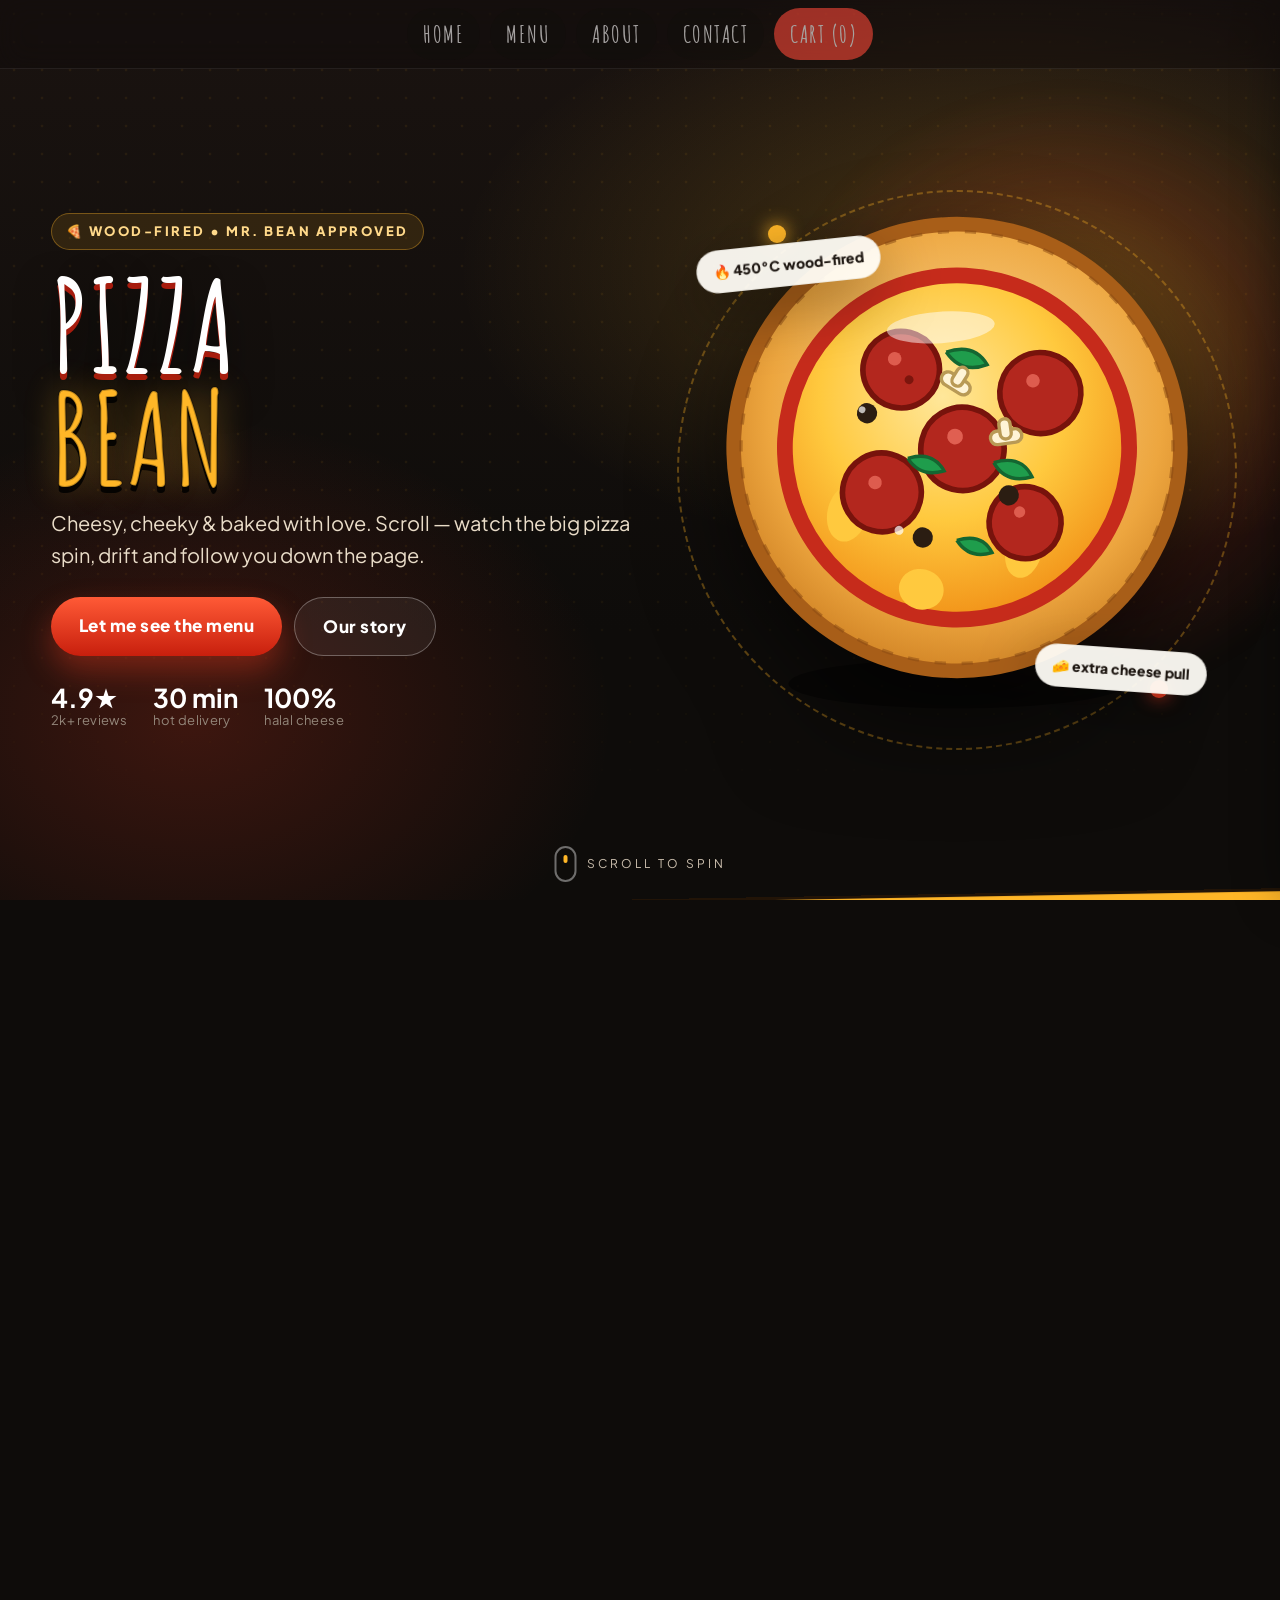
==== commit c681006a: "Fix hero alignment: drop w3-center so copy left-aligns with CTA on desktop" ====
--- a/index.html
+++ b/index.html
@@ -65,7 +65,7 @@
 <header class="bgimg w3-display-container" id="home">
   <div class="hero-bg" aria-hidden="true"></div>
   <div class="hero-glow" aria-hidden="true"></div>
-  <div class="w3-center hero-inner hero-grid">
+  <div class="hero-inner hero-grid">
     <div class="hero-copy reveal in">
       <span class="eyebrow">🍕 Wood-fired • Mr. Bean approved</span>
       <h1 class="sauce-heading">PIZZA<br><span class="bean-word">BEAN</span></h1>
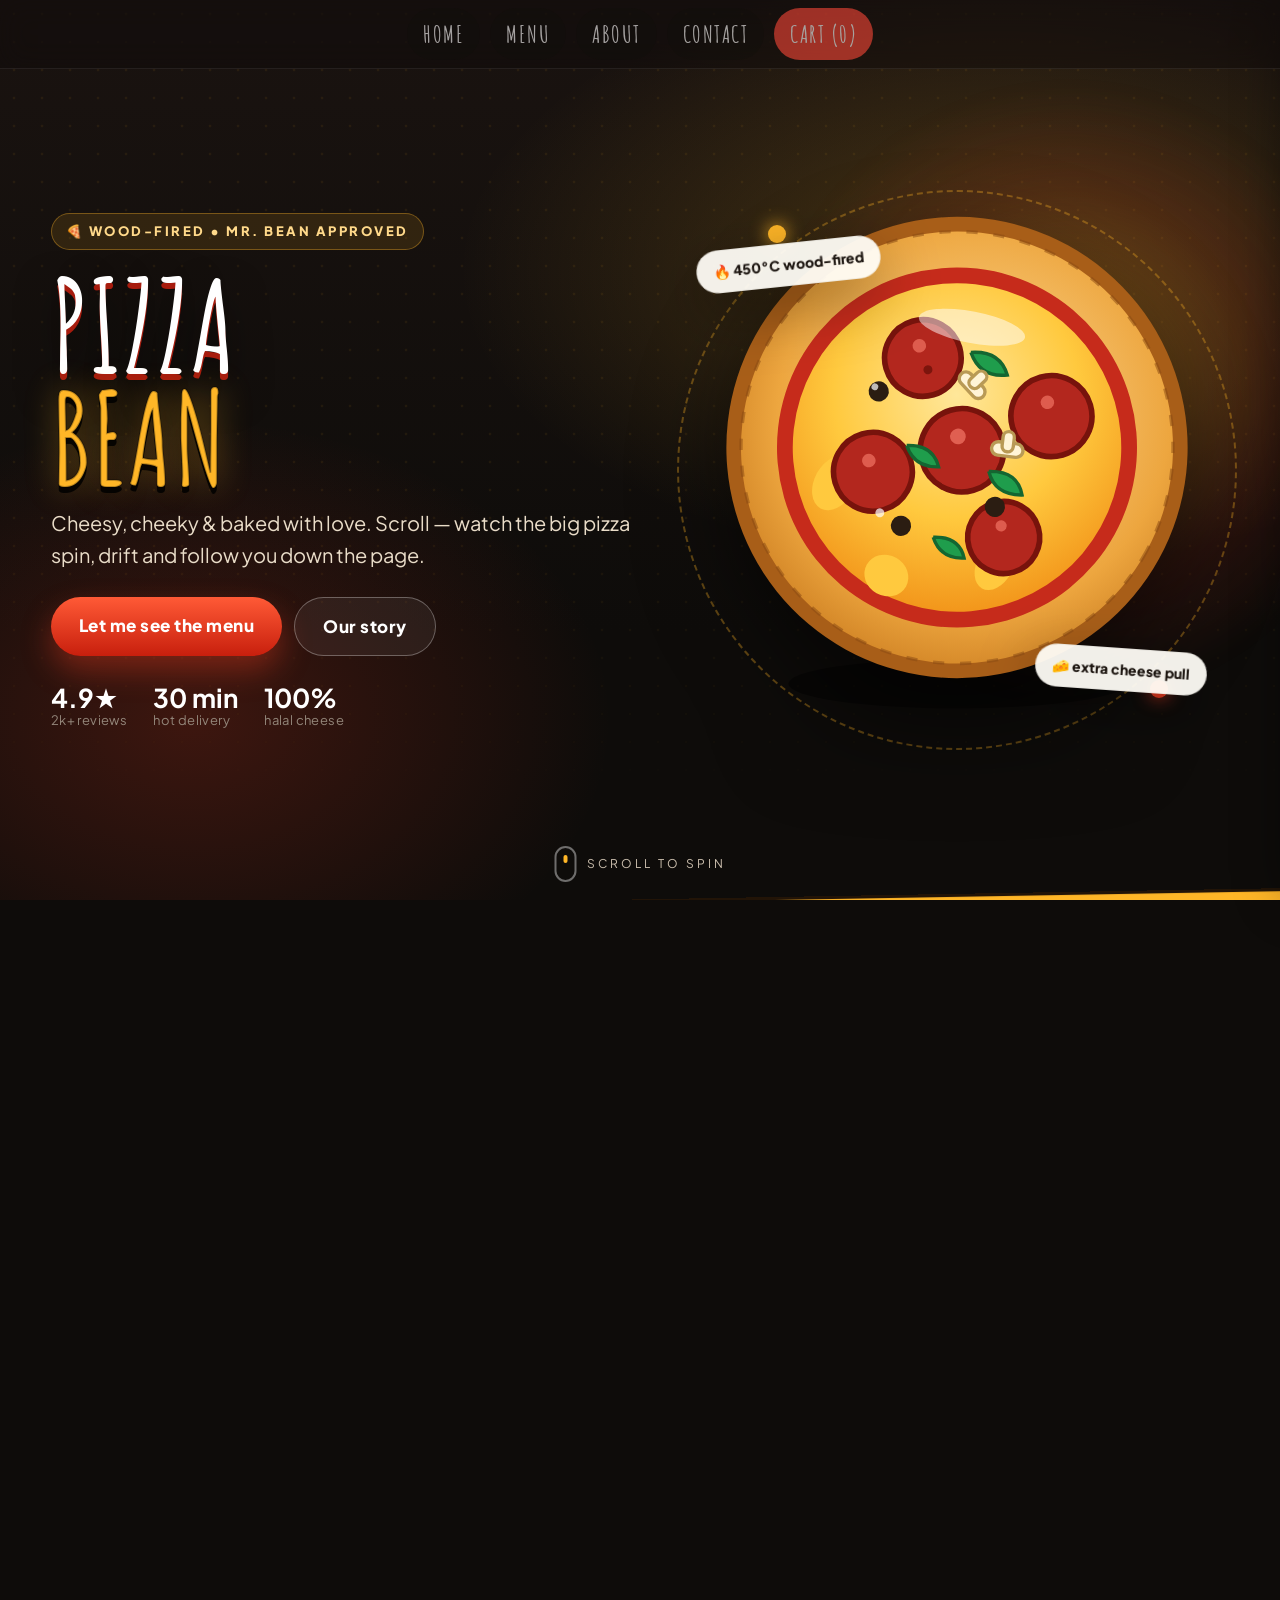
==== commit 9826e47d: "Fix phone nav stuck open: hidden by default, toggle to show" ====
--- a/index.html
+++ b/index.html
@@ -52,7 +52,7 @@
     <a href="#home" class="w3-bar-item w3-button w3-xlarge">PIZZA BEAN</a>
     <a href="javascript:void(0)" class="w3-bar-item w3-button w3-xlarge w3-right" onclick="toggleMobileNav()" aria-label="Open menu">&#9776;</a>
   </div>
-  <div id="mobileNav" class="w3-bar-block w3-black w3-hide-large w3-hide-medium nav-mobile-links">
+  <div id="mobileNav" class="w3-bar-block w3-black w3-hide w3-hide-large w3-hide-medium nav-mobile-links">
     <a href="#home" class="w3-bar-item w3-button w3-xlarge" onclick="toggleMobileNav()">HOME</a>
     <a href="#menu" class="w3-bar-item w3-button w3-xlarge" onclick="toggleMobileNav()">MENU</a>
     <a href="#about" class="w3-bar-item w3-button w3-xlarge" onclick="toggleMobileNav()">ABOUT</a>
@@ -429,6 +429,10 @@
 function toggleMobileNav() {
   document.getElementById("mobileNav").classList.toggle("w3-show");
 }
+// Auto-close the phone menu if resized up to desktop
+window.addEventListener("resize", function () {
+  if (window.innerWidth > 900) document.getElementById("mobileNav").classList.remove("w3-show");
+});
 
 function openMenu(evt, menuName) {
   const x = document.getElementsByClassName("menu");
--- a/Style.css
+++ b/Style.css
@@ -65,8 +65,8 @@
   backdrop-filter:blur(14px);
   border-bottom:1px solid var(--line);
 }
-.nav-mobile-links{background:rgba(14,12,10,.96)!important;border-bottom:1px solid var(--line)}
-.nav-mobile-links.w3-show{display:block}
+.nav-mobile-links{display:none;background:rgba(14,12,10,.96)!important;border-bottom:1px solid var(--line)}
+.nav-mobile-links.w3-show{display:block!important}
 .w3-bar-item.w3-button:hover{background:var(--red)!important;color:#fff!important}
 
 /* ---------- hero ---------- */
@@ -286,24 +286,52 @@
 
 /* ---------- responsive ---------- */
 @media(max-width:900px){
-  .hero-grid{grid-template-columns:1fr;text-align:center;gap:8px}
+  .hero-grid{grid-template-columns:1fr;text-align:center;gap:24px}
   .hero-copy .hero-cta,.hero-stats{justify-content:center}
   .hero-sub{margin-inline:auto}
   .hero-pizza-wrap{min-height:0}
+  .hero-glow{right:auto;left:50%;transform:translateX(-50%);top:-60px;width:min(480px,90vw);height:min(480px,90vw)}
+  .pizza-orbit{width:min(420px,84vw)}
   #heroPizza{width:min(430px,88vw)}
   .about-grid,.contact-grid{grid-template-columns:1fr}
-  #scroll-follower{width:250px;margin-left:-125px;margin-top:-125px}
+  #scroll-follower{width:180px;margin-left:-90px;margin-top:-90px}
+  .footer-grid .w3-third{width:100%!important;float:none!important;text-align:center!important}
+  .footer-grid .w3-third.w3-left-align{text-align:center!important}
 }
 @media (max-width: 600px) {
-  .bgimg{min-height:100svh;background-position:center;padding-top:96px}
-  #menu.w3-xxlarge,#about.w3-xlarge,#contact.w3-xlarge{font-size:19px!important;line-height:1.5}
-  #menu .w3-jumbo,.section-title{font-size:52px!important}
-  .tablink{padding:12px 4px!important;font-size:22px!important}
+  .bgimg{min-height:100svh;background-position:center;padding:104px 0 44px}
+  #myNavbarMobile .w3-bar-item{min-height:48px;display:flex;align-items:center}
+  #myNavbarMobile .w3-right{font-size:28px!important;padding:6px 18px!important}
+  .nav-mobile-links .w3-bar-item{text-align:center;padding:14px!important}
+  .sauce-heading{font-size:clamp(3.4rem,16vw,4.6rem)!important;line-height:.9}
+  .hero-copy .eyebrow{font-size:11px;letter-spacing:1.5px;padding:7px 12px;max-width:92vw;white-space:normal}
+  .hero-sub{font-size:16px!important;line-height:1.55}
+  .hero-cta{flex-direction:column;align-items:stretch;gap:10px}
+  .hero-cta .btn-primary,.hero-cta .btn-ghost{text-align:center;width:100%;padding:15px 20px!important;font-size:16px}
+  .hero-stats{gap:14px 22px;justify-content:center}
+  .hero-stats b{font-size:22px}
+  .pizza-badge{font-size:12px;padding:8px 12px;white-space:normal;max-width:46vw;text-align:center;line-height:1.3}
+  .badge-top{top:0;left:0}.badge-bottom{bottom:0;right:0}
+  .scroll-hint{display:none}
+  #menu.w3-xxlarge,#about.w3-xlarge,#contact.w3-xlarge{font-size:18px!important;line-height:1.55}
+  #menu .w3-jumbo{font-size:44px!important}
+  .section-title{font-size:44px!important}
+  .tablink{padding:10px 4px!important;font-size:20px!important}
   #Pizza,#Pasta,#Starter{padding:20px 14px!important}
-  .menu-item-head{font-size:26px}
-  #booking-form .w3-input{font-size:17px!important;padding:13px!important}
-  .badge-top{left:-2%}.badge-bottom{right:-2%}
+  .menu-item-head{font-size:24px}
+  .w3-tag.w3-dark-grey.w3-round.price{font-size:14px;padding:5px 12px}
+  #booking-form .w3-input{font-size:16px!important;padding:13px!important}
   .marquee-track{font-size:22px}
+  .deal-price-row{flex-wrap:wrap}
+  .custom-pizza{font-size:88px}
+  .float-topping{font-size:24px}
+  .t1{left:-14px}.t2{right:-12px}.t3{left:-18px}.t4{right:-16px}
+  .hours-grid .w3-col.s6{width:100%!important}
+  #cart-drawer{width:100%;border-radius:0}
+  .cart-head{border-radius:0}
+  #toast{max-width:92vw;white-space:normal;text-align:center;font-size:14px;line-height:1.4}
+  #scroll-follower{width:130px;margin-left:-65px;margin-top:-65px}
+  .crave-card h3{font-size:28px}
 }
 @media(prefers-reduced-motion:reduce){
   *{animation:none!important;transition:none!important}
